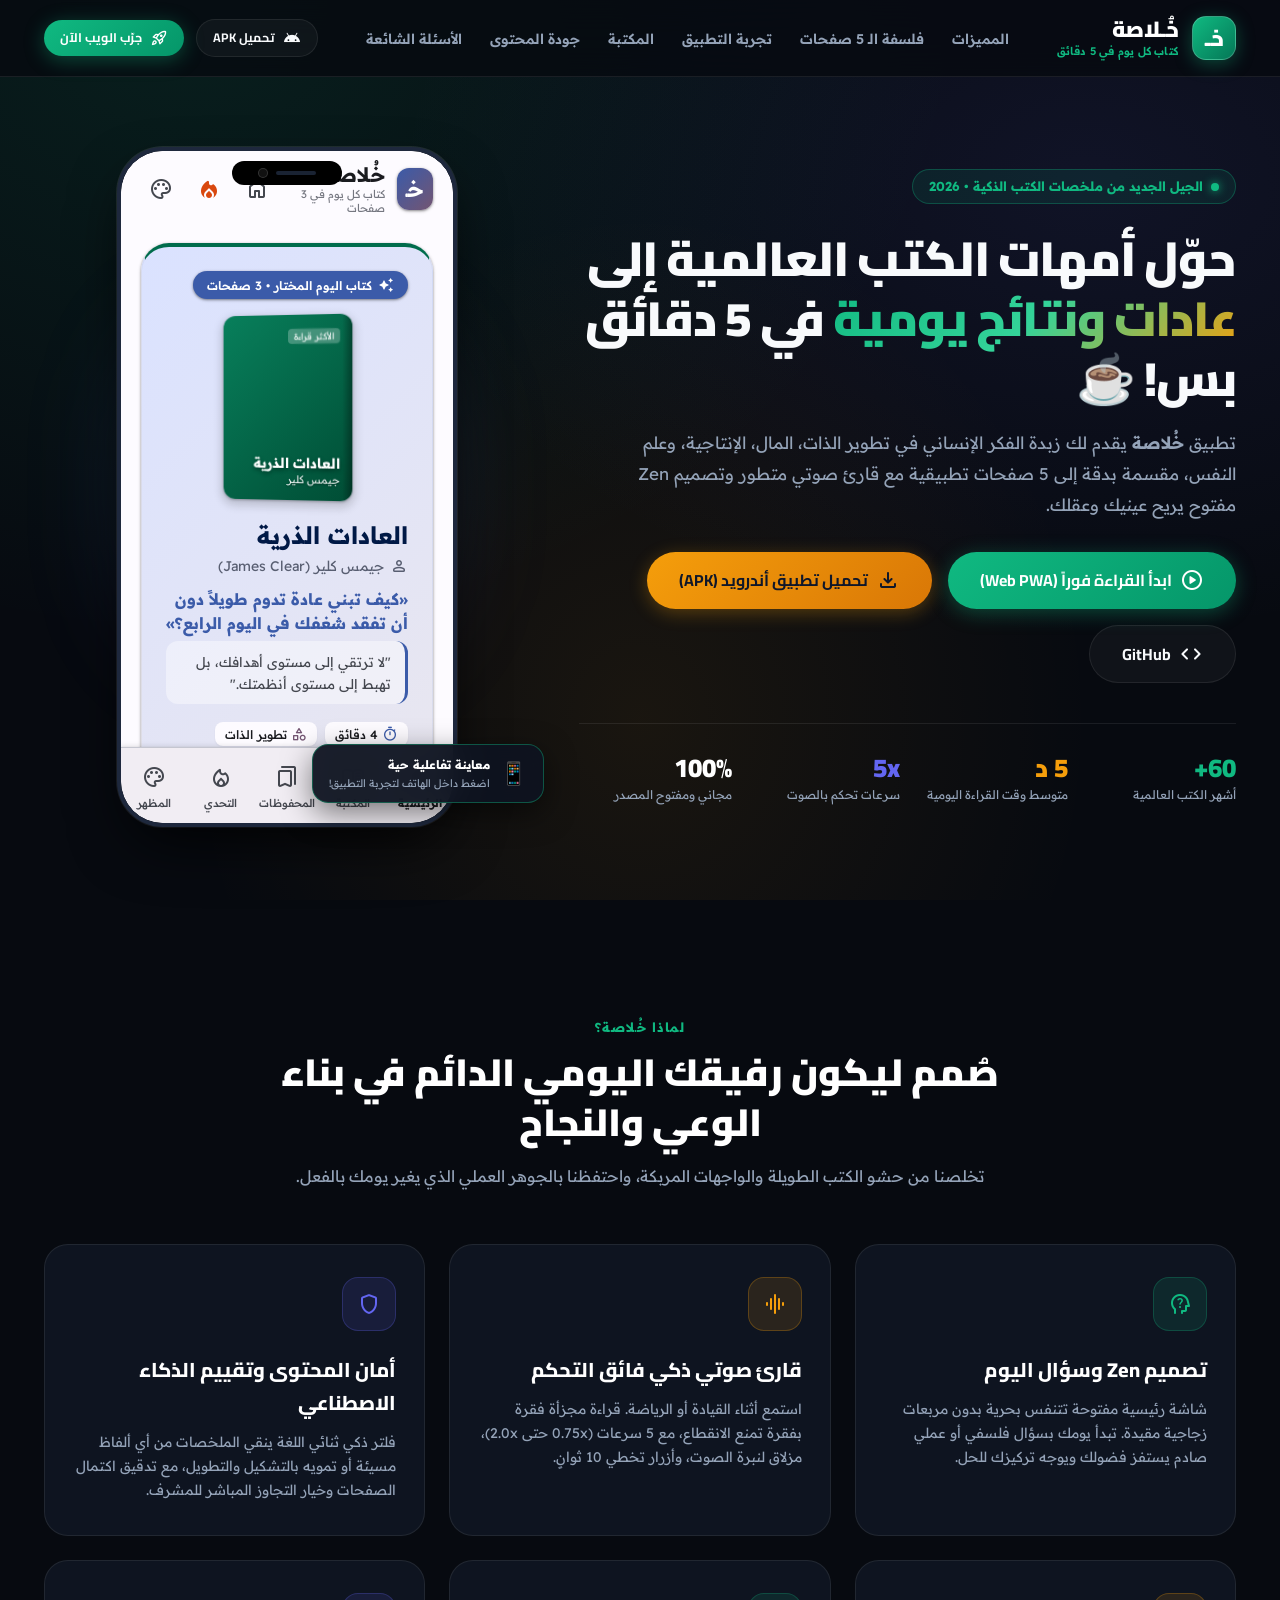
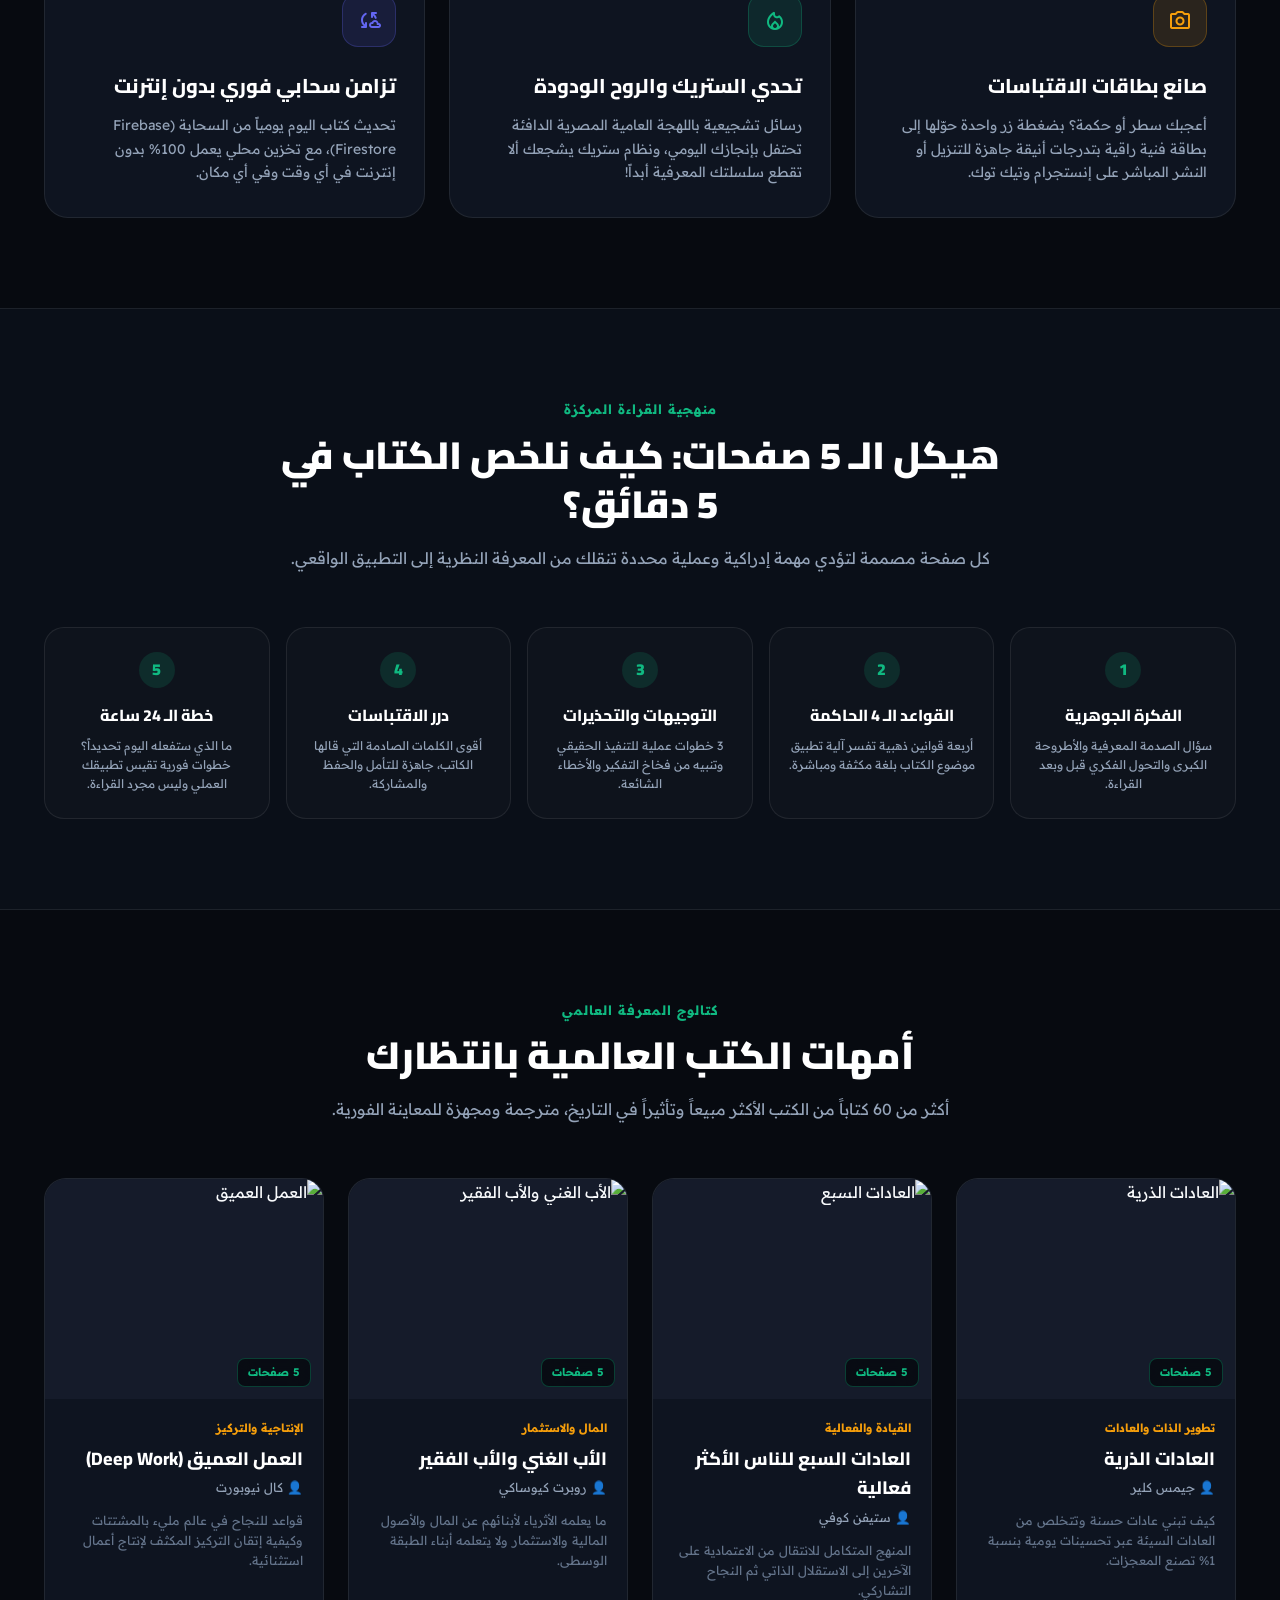
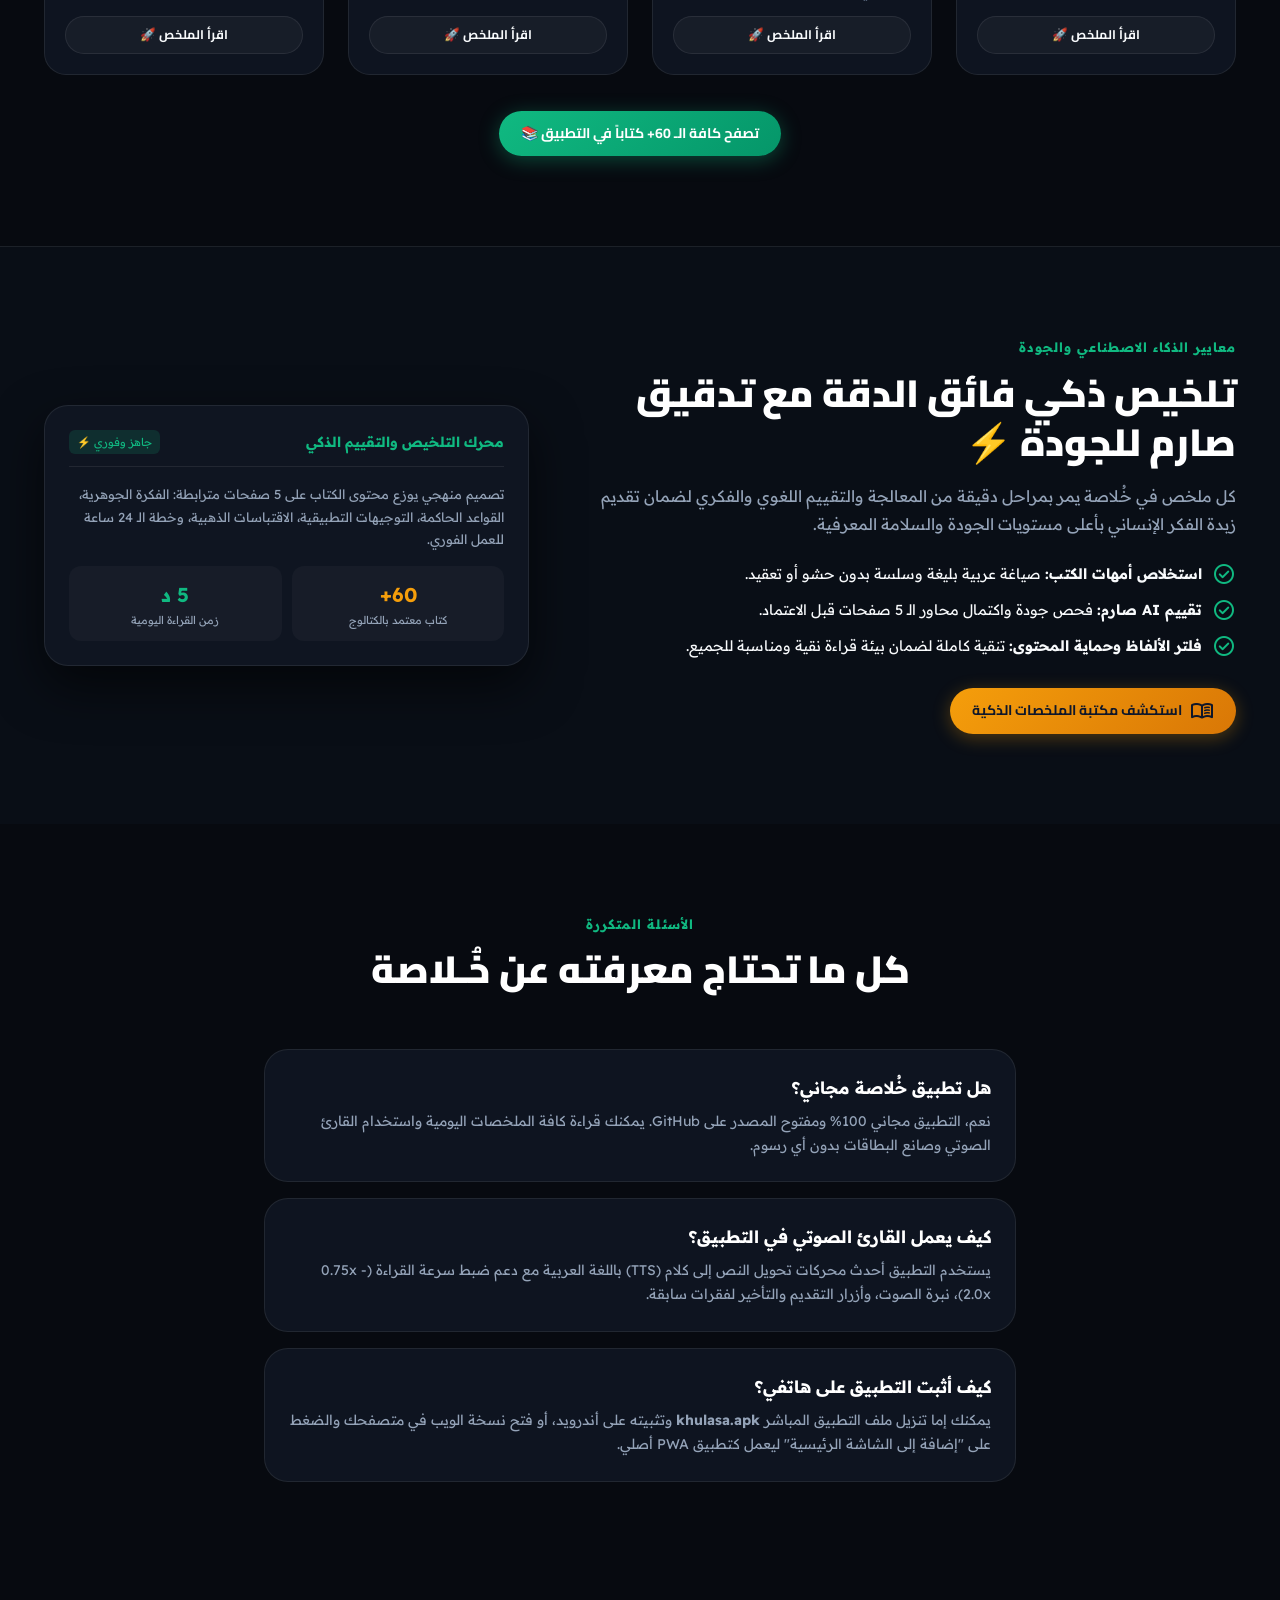
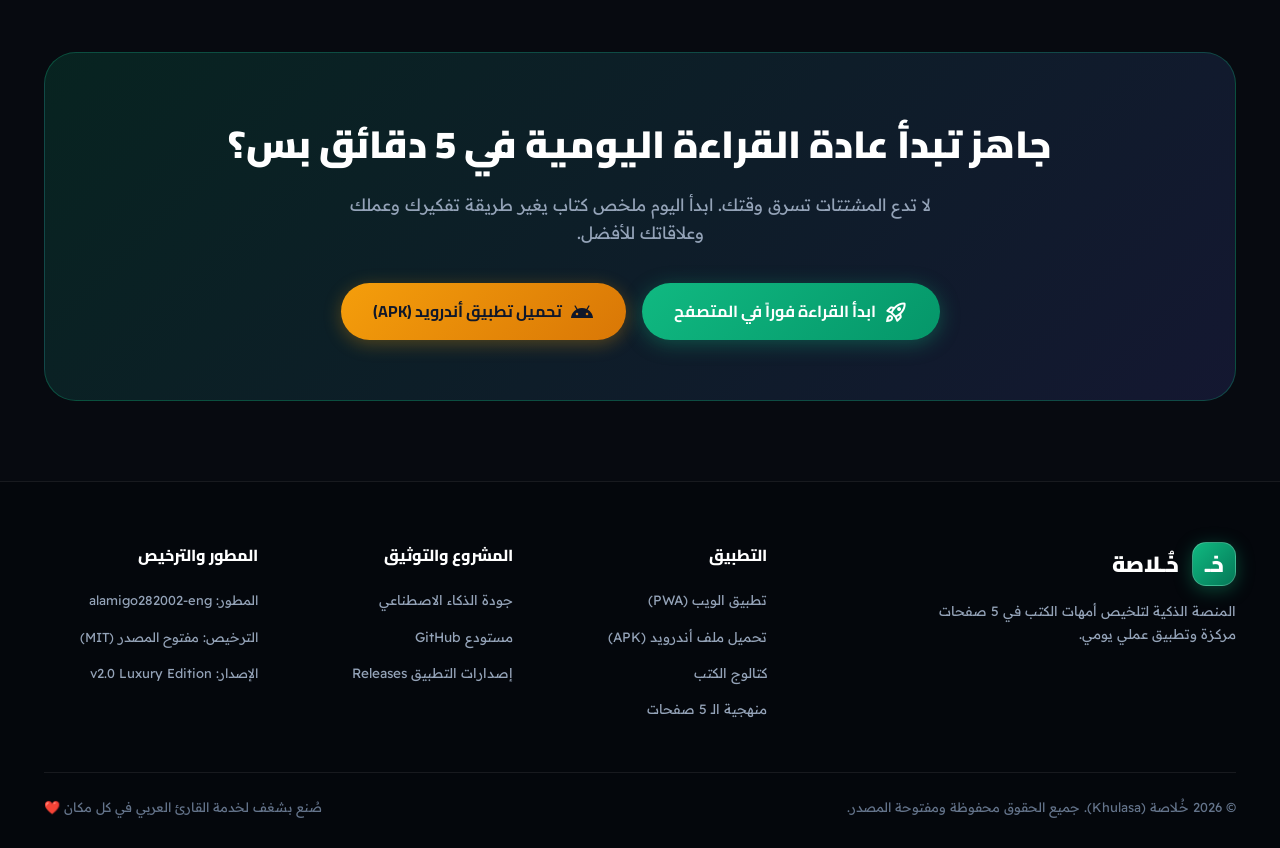
==== index.html @ 6ce6fd60 "feat: Khulasa official luxury landing page and web demo" ====
<!DOCTYPE html>
<html lang="ar" dir="rtl">
<head>
  <meta charset="UTF-8">
  <meta name="viewport" content="width=device-width, initial-scale=1.0">
  <title>خُـلاصة • رفيقك اليومي لقراءة أمهات الكتب في 5 دقائق</title>
  
  <!-- Meta tags for SEO & Social Sharing -->
  <meta name="description" content="منصة وتطبيق خُـلاصة: ملخصات مكثفة لأشهر أمهات الكتب العالمية في 5 صفحات تطبيقية مع قارئ صوتي ذكي بتصميم Zen الهادئ. متاح كـ تطبيق أندرويد وتطبيق ويب PWA.">
  <meta name="keywords" content="خلاصة, ملخصات كتب, تطوير الذات, قراءة سريعة, كتب صوتية, كتب عربية, العادات الذرية">
  <meta name="theme-color" content="#070a10">
  
  <!-- Open Graph / Social Media -->
  <meta property="og:type" content="website">
  <meta property="og:title" content="خُـلاصة • كتاب كل يوم في 5 دقائق">
  <meta property="og:description" content="اقرأ واستمع لأقوى الكتب العالمية في 5 صفحات مركزة وقارئ صوتي متطور.">
  <meta property="og:image" content="assets/icon-512.png">
  
  <!-- Favicons & App Icons -->
  <link rel="icon" type="image/png" sizes="64x64" href="assets/favicon.png">
  <link rel="icon" type="image/png" sizes="192x192" href="assets/icon-192.png">
  <link rel="apple-touch-icon" sizes="192x192" href="assets/icon-192.png">
  <link rel="manifest" href="manifest.json">
  
  <!-- Google Fonts: Cairo & Readex Pro -->
  <link rel="preconnect" href="https://fonts.googleapis.com">
  <link rel="preconnect" href="https://fonts.gstatic.com" crossorigin>
  <link href="https://fonts.googleapis.com/css2?family=Cairo:wght@400;500;600;700;800;900&family=Readex+Pro:wght@300;400;500;600;700;800&display=swap" rel="stylesheet">
  
  <!-- Google Material Symbols -->
  <link rel="stylesheet" href="https://fonts.googleapis.com/css2?family=Material+Symbols+Rounded:opsz,wght,FILL,GRAD@20..48,100..700,0..1,-50..200" />
  
  <!-- Landing Page Styles -->
  <link rel="stylesheet" href="landing.css">
</head>
<body>

  <!-- ================= 1. NAVIGATION BAR ================= -->
  <header class="navbar">
    <div class="container nav-inner">
      <a href="#" class="brand-logo-group">
        <div class="brand-badge-icon">خـ</div>
        <div>
          <div class="brand-name">خُـلاصة</div>
          <div class="brand-tagline">كتاب كل يوم في 5 دقائق</div>
        </div>
      </a>

      <ul class="nav-menu">
        <li><a href="#features" class="nav-link">المميزات</a></li>
        <li><a href="#philosophy" class="nav-link">فلسفة الـ 5 صفحات</a></li>
        <li><a href="#live-demo" class="nav-link">تجربة التطبيق</a></li>
        <li><a href="#catalog" class="nav-link">المكتبة</a></li>
        <li><a href="#ai-quality" class="nav-link">جودة المحتوى</a></li>
        <li><a href="#faq" class="nav-link">الأسئلة الشائعة</a></li>
      </ul>

      <div class="nav-cta-group">
        <a href="https://github.com/alamigo282002-eng/kholasa/releases" target="_blank" class="btn btn-sm btn-outline" title="تحميل ملف APK للأندرويد عبر GitHub Releases">
          <span class="material-symbols-rounded" style="font-size:18px;">android</span>
          <span>تحميل APK</span>
        </a>
        <a href="app.html" class="btn btn-sm btn-primary">
          <span class="material-symbols-rounded" style="font-size:18px;">rocket_launch</span>
          <span>جرّب الويب الآن</span>
        </a>
      </div>
    </div>
  </header>

  <!-- ================= 2. HERO SECTION ================= -->
  <section class="hero-section">
    <div class="container hero-grid">
      <div>
        <div class="hero-badge-pill">
          <span class="hero-badge-dot"></span>
          <span>الجيل الجديد من ملخصات الكتب الذكية • 2026</span>
        </div>

        <h1 class="hero-title">
          حوّل أمهات الكتب العالمية إلى <span class="gradient-text">عادات ونتائج يومية</span> في 5 دقائق بس! ☕
        </h1>

        <p class="hero-description">
          تطبيق <strong>خُـلاصة</strong> يقدم لك زبدة الفكر الإنساني في تطوير الذات، المال، الإنتاجية، وعلم النفس، مقسمة بدقة إلى 5 صفحات تطبيقية مع قارئ صوتي متطور وتصميم Zen مفتوح يريح عينيك وعقلك.
        </p>

        <div class="hero-actions">
          <a href="app.html" class="btn btn-lg btn-primary">
            <span class="material-symbols-rounded">play_circle</span>
            <span>ابدأ القراءة فوراً (Web PWA)</span>
          </a>
          <a href="https://github.com/alamigo282002-eng/kholasa/releases" target="_blank" class="btn btn-lg btn-gold">
            <span class="material-symbols-rounded">download</span>
            <span>تحميل تطبيق أندرويد (APK)</span>
          </a>
          <a href="https://github.com/alamigo282002-eng/kholasa" target="_blank" class="btn btn-lg btn-outline" title="عرض الكود على GitHub">
            <span class="material-symbols-rounded">code</span>
            <span>GitHub</span>
          </a>
        </div>

        <!-- Metrics Strip -->
        <div class="hero-metrics-bar">
          <div class="metric-item">
            <span class="metric-number emerald">60+</span>
            <span class="metric-sub">أشهر الكتب العالمية</span>
          </div>
          <div class="metric-item">
            <span class="metric-number gold">5 د</span>
            <span class="metric-sub">متوسط وقت القراءة اليومية</span>
          </div>
          <div class="metric-item">
            <span class="metric-number accent">5x</span>
            <span class="metric-sub">سرعات تحكم بالصوت</span>
          </div>
          <div class="metric-item">
            <span class="metric-number">100%</span>
            <span class="metric-sub">مجاني ومفتوح المصدر</span>
          </div>
        </div>
      </div>

      <!-- Live Phone Mockup Frame -->
      <div class="phone-mockup-wrapper" id="live-demo">
        <div class="phone-glow-effect"></div>
        
        <div class="phone-frame">
          <div class="phone-notch">
            <div class="phone-speaker-mesh"></div>
            <div class="phone-camera-lens"></div>
          </div>
          
          <!-- Live Interactive Web App Inside Phone -->
          <iframe 
            src="app.html" 
            class="phone-screen-viewport" 
            title="معاينة حية لتطبيق خُـلاصة" 
            loading="lazy">
          </iframe>
        </div>

        <div class="phone-overlay-badge">
          <span style="font-size:22px;">📱</span>
          <div>
            <div style="font-size:12px; font-weight:800; color:#fff;">معاينة تفاعلية حية</div>
            <div style="font-size:10.5px; color:var(--text-muted);">اضغط داخل الهاتف لتجربة التطبيق!</div>
          </div>
        </div>
      </div>
    </div>
  </section>

  <!-- ================= 3. CORE FEATURES ================= -->
  <section class="features-section" id="features">
    <div class="container">
      <div class="section-header-center">
        <span class="section-tag">لماذا خُـلاصة؟</span>
        <h2 class="section-heading">صُمم ليكون رفيقك اليومي الدائم في بناء الوعي والنجاح</h2>
        <p class="section-subtext">تخلصنا من حشو الكتب الطويلة والواجهات المربكة، واحتفظنا بالجوهر العملي الذي يغير يومك بالفعل.</p>
      </div>

      <div class="features-grid">
        <!-- Feature 1 -->
        <div class="feature-card">
          <div class="feature-icon-box emerald">
            <span class="material-symbols-rounded">psychology_alt</span>
          </div>
          <h3 class="feature-card-title">تصميم Zen وسؤال اليوم</h3>
          <p class="feature-card-desc">
            شاشة رئيسية مفتوحة تتنفس بحرية بدون مربعات زجاجية مقيدة. تبدأ يومك بسؤال فلسفي أو عملي صادم يستفز فضولك ويوجه تركيزك للحل.
          </p>
        </div>

        <!-- Feature 2 -->
        <div class="feature-card">
          <div class="feature-icon-box gold">
            <span class="material-symbols-rounded">graphic_eq</span>
          </div>
          <h3 class="feature-card-title">قارئ صوتي ذكي فائق التحكم</h3>
          <p class="feature-card-desc">
            استمع أثناء القيادة أو الرياضة. قراءة مجزأة فقرة بفقرة تمنع الانقطاع، مع 5 سرعات (0.75x حتى 2.0x)، مزلاق لنبرة الصوت، وأزرار تخطي 10 ثوانٍ.
          </p>
        </div>

        <!-- Feature 3 -->
        <div class="feature-card">
          <div class="feature-icon-box accent">
            <span class="material-symbols-rounded">shield</span>
          </div>
          <h3 class="feature-card-title">أمان المحتوى وتقييم الذكاء الاصطناعي</h3>
          <p class="feature-card-desc">
            فلتر ذكي ثنائي اللغة ينقي الملخصات من أي ألفاظ مسيئة أو تمويه بالتشكيل والتطويل، مع تدقيق اكتمال الصفحات وخيار التجاوز المباشر للمشرف.
          </p>
        </div>

        <!-- Feature 4 -->
        <div class="feature-card">
          <div class="feature-icon-box gold">
            <span class="material-symbols-rounded">photo_camera</span>
          </div>
          <h3 class="feature-card-title">صانع بطاقات الاقتباسات</h3>
          <p class="feature-card-desc">
            أعجبك سطر أو حكمة؟ بضغطة زر واحدة حوّلها إلى بطاقة فنية راقية بتدرجات أنيقة جاهزة للتنزيل أو النشر المباشر على إنستجرام وتيك توك.
          </p>
        </div>

        <!-- Feature 5 -->
        <div class="feature-card">
          <div class="feature-icon-box emerald">
            <span class="material-symbols-rounded">local_fire_department</span>
          </div>
          <h3 class="feature-card-title">تحدي الستريك والروح الودودة</h3>
          <p class="feature-card-desc">
            رسائل تشجيعية باللهجة العامية المصرية الدافئة تحتفل بإنجازك اليومي، ونظام ستريك يشجعك ألا تقطع سلسلتك المعرفية أبداً!
          </p>
        </div>

        <!-- Feature 6 -->
        <div class="feature-card">
          <div class="feature-icon-box accent">
            <span class="material-symbols-rounded">cloud_sync</span>
          </div>
          <h3 class="feature-card-title">تزامن سحابي فوري بدون إنترنت</h3>
          <p class="feature-card-desc">
            تحديث كتاب اليوم يومياً من السحابة (Firebase Firestore)، مع تخزين محلي يعمل 100% بدون إنترنت في أي وقت وفي أي مكان.
          </p>
        </div>
      </div>
    </div>
  </section>

  <!-- ================= 4. THE 5-PAGE PHILOSOPHY ================= -->
  <section class="philosophy-section" id="philosophy">
    <div class="container">
      <div class="section-header-center">
        <span class="section-tag">منهجية القراءة المركزة</span>
        <h2 class="section-heading">هيكل الـ 5 صفحات: كيف نلخص الكتاب في 5 دقائق؟</h2>
        <p class="section-subtext">كل صفحة مصممة لتؤدي مهمة إدراكية وعملية محددة تنقلك من المعرفة النظرية إلى التطبيق الواقعي.</p>
      </div>

      <div class="pages-stepper-grid">
        <!-- Page 1 -->
        <div class="stepper-card">
          <div class="step-num-badge">1</div>
          <h4 class="step-card-title">الفكرة الجوهرية</h4>
          <p class="step-card-desc">سؤال الصدمة المعرفية والأطروحة الكبرى والتحول الفكري قبل وبعد القراءة.</p>
        </div>

        <!-- Page 2 -->
        <div class="stepper-card">
          <div class="step-num-badge">2</div>
          <h4 class="step-card-title">القواعد الـ 4 الحاكمة</h4>
          <p class="step-card-desc">أربعة قوانين ذهبية تفسر آلية تطبيق موضوع الكتاب بلغة مكثفة ومباشرة.</p>
        </div>

        <!-- Page 3 -->
        <div class="stepper-card">
          <div class="step-num-badge">3</div>
          <h4 class="step-card-title">التوجيهات والتحذيرات</h4>
          <p class="step-card-desc">3 خطوات عملية للتنفيذ الحقيقي وتنبيه من فخاخ التفكير والأخطاء الشائعة.</p>
        </div>

        <!-- Page 4 -->
        <div class="stepper-card">
          <div class="step-num-badge">4</div>
          <h4 class="step-card-title">درر الاقتباسات</h4>
          <p class="step-card-desc">أقوى الكلمات الصادمة التي قالها الكاتب، جاهزة للتأمل والحفظ والمشاركة.</p>
        </div>

        <!-- Page 5 -->
        <div class="stepper-card">
          <div class="step-num-badge">5</div>
          <h4 class="step-card-title">خطة الـ 24 ساعة</h4>
          <p class="step-card-desc">ما الذي ستفعله اليوم تحديداً؟ خطوات فورية تقيس تطبيقك العملي وليس مجرد القراءة.</p>
        </div>
      </div>
    </div>
  </section>

  <!-- ================= 5. CURATED CATALOG HIGHLIGHTS ================= -->
  <section class="books-section" id="catalog">
    <div class="container">
      <div class="section-header-center">
        <span class="section-tag">كتالوج المعرفة العالمي</span>
        <h2 class="section-heading">أمهات الكتب العالمية بانتظارك</h2>
        <p class="section-subtext">أكثر من 60 كتاباً من الكتب الأكثر مبيعاً وتأثيراً في التاريخ، مترجمة ومجهزة للمعاينة الفورية.</p>
      </div>

      <div class="books-slider-grid">
        <!-- Book 1 -->
        <div class="book-landing-card">
          <div class="book-landing-cover">
            <img src="https://books.google.com/books/content?id=fFCtDwAAQBAJ&printsec=frontcover&img=1&zoom=1&edge=curl&source=gbs_api" alt="العادات الذرية">
            <span class="book-landing-badge">5 صفحات</span>
          </div>
          <div class="book-landing-info">
            <span class="book-landing-category">تطوير الذات والعادات</span>
            <h4 class="book-landing-title">العادات الذرية</h4>
            <div class="book-landing-author">👤 جيمس كلير</div>
            <p class="book-landing-desc">كيف تبني عادات حسنة وتتخلص من العادات السيئة عبر تحسينات يومية بنسبة 1% تصنع المعجزات.</p>
            <a href="app.html" class="btn btn-sm btn-outline">اقرأ الملخص 🚀</a>
          </div>
        </div>

        <!-- Book 2 -->
        <div class="book-landing-card">
          <div class="book-landing-cover">
            <img src="https://books.google.com/books/content?id=5X1fDwAAQBAJ&printsec=frontcover&img=1&zoom=1&edge=curl&source=gbs_api" alt="العادات السبع">
            <span class="book-landing-badge">5 صفحات</span>
          </div>
          <div class="book-landing-info">
            <span class="book-landing-category">القيادة والفعالية</span>
            <h4 class="book-landing-title">العادات السبع للناس الأكثر فعالية</h4>
            <div class="book-landing-author">👤 ستيفن كوفي</div>
            <p class="book-landing-desc">المنهج المتكامل للانتقال من الاعتمادية على الآخرين إلى الاستقلال الذاتي ثم النجاح التشاركي.</p>
            <a href="app.html" class="btn btn-sm btn-outline">اقرأ الملخص 🚀</a>
          </div>
        </div>

        <!-- Book 3 -->
        <div class="book-landing-card">
          <div class="book-landing-cover">
            <img src="https://books.google.com/books/content?id=L8Y4DwAAQBAJ&printsec=frontcover&img=1&zoom=1&edge=curl&source=gbs_api" alt="الأب الغني والأب الفقير">
            <span class="book-landing-badge">5 صفحات</span>
          </div>
          <div class="book-landing-info">
            <span class="book-landing-category">المال والاستثمار</span>
            <h4 class="book-landing-title">الأب الغني والأب الفقير</h4>
            <div class="book-landing-author">👤 روبرت كيوساكي</div>
            <p class="book-landing-desc">ما يعلمه الأثرياء لأبنائهم عن المال والأصول المالية والاستثمار ولا يتعلمه أبناء الطبقة الوسطى.</p>
            <a href="app.html" class="btn btn-sm btn-outline">اقرأ الملخص 🚀</a>
          </div>
        </div>

        <!-- Book 4 -->
        <div class="book-landing-card">
          <div class="book-landing-cover">
            <img src="https://books.google.com/books/content?id=rG3sDwAAQBAJ&printsec=frontcover&img=1&zoom=1&source=gbs_api" alt="العمل العميق">
            <span class="book-landing-badge">5 صفحات</span>
          </div>
          <div class="book-landing-info">
            <span class="book-landing-category">الإنتاجية والتركيز</span>
            <h4 class="book-landing-title">العمل العميق (Deep Work)</h4>
            <div class="book-landing-author">👤 كال نيوبورت</div>
            <p class="book-landing-desc">قواعد للنجاح في عالم مليء بالمشتتات وكيفية إتقان التركيز المكثف لإنتاج أعمال استثنائية.</p>
            <a href="app.html" class="btn btn-sm btn-outline">اقرأ الملخص 🚀</a>
          </div>
        </div>
      </div>

      <div style="text-align: center; margin-top: 36px;">
        <a href="app.html" class="btn btn-primary">تصفح كافة الـ 60+ كتاباً في التطبيق 📚</a>
      </div>
    </div>
  </section>

  <!-- ================= 6. AI QUALITY & CONTENT STANDARDS ================= -->
  <section class="features-section" id="ai-quality" style="background: rgba(14, 20, 32, 0.4); border-top: 1px solid var(--border);">
    <div class="container">
      <div class="hero-grid" style="align-items: center;">
        <div>
          <span class="section-tag">معايير الذكاء الاصطناعي والجودة</span>
          <h2 class="section-heading">تلخيص ذكي فائق الدقة مع تدقيق صارم للجودة ⚡</h2>
          <p class="section-subtext" style="margin-bottom: 24px;">
            كل ملخص في خُـلاصة يمر بمراحل دقيقة من المعالجة والتقييم اللغوي والفكري لضمان تقديم زبدة الفكر الإنساني بأعلى مستويات الجودة والسلامة المعرفية.
          </p>

          <ul style="list-style: none; display: flex; flex-direction: column; gap: 12px; margin-bottom: 30px;">
            <li style="display: flex; align-items: center; gap: 10px; font-size: 14.5px;">
              <span class="material-symbols-rounded text-emerald" style="color:var(--primary);">check_circle</span>
              <span><strong>استخلاص أمهات الكتب:</strong> صياغة عربية بليغة وسلسة بدون حشو أو تعقيد.</span>
            </li>
            <li style="display: flex; align-items: center; gap: 10px; font-size: 14.5px;">
              <span class="material-symbols-rounded text-emerald" style="color:var(--primary);">check_circle</span>
              <span><strong>تقييم AI صارم:</strong> فحص جودة واكتمال محاور الـ 5 صفحات قبل الاعتماد.</span>
            </li>
            <li style="display: flex; align-items: center; gap: 10px; font-size: 14.5px;">
              <span class="material-symbols-rounded text-emerald" style="color:var(--primary);">check_circle</span>
              <span><strong>فلتر الألفاظ وحماية المحتوى:</strong> تنقية كاملة لضمان بيئة قراءة نقية ومناسبة للجميع.</span>
            </li>
          </ul>

          <a href="app.html" class="btn btn-gold">
            <span class="material-symbols-rounded">menu_book</span>
            <span>استكشف مكتبة الملخصات الذكية</span>
          </a>
        </div>

        <div style="background: var(--bg-card); border: 1px solid var(--border); border-radius: 24px; padding: 24px; box-shadow: 0 20px 50px rgba(0,0,0,0.6);">
          <div style="display:flex; justify-content:space-between; align-items:center; margin-bottom:16px; border-bottom:1px solid var(--border); padding-bottom:12px;">
            <strong style="color:var(--primary); font-size:14px;">محرك التلخيص والتقييم الذكي</strong>
            <span style="font-size:11px; background:rgba(16,185,129,0.15); color:var(--primary); padding:3px 8px; border-radius:6px;">جاهز وفوري ⚡</span>
          </div>
          <p style="font-size:13px; color:var(--text-muted); line-height:1.7; margin-bottom:16px;">
            تصميم منهجي يوزع محتوى الكتاب على 5 صفحات مترابطة: الفكرة الجوهرية، القواعد الحاكمة، التوجيهات التطبيقية، الاقتباسات الذهبية، وخطة الـ 24 ساعة للعمل الفوري.
          </p>
          <div style="display:grid; grid-template-columns:1fr 1fr; gap:10px;">
            <div style="background:rgba(255,255,255,0.03); padding:12px; border-radius:12px; text-align:center;">
              <div style="font-size:20px; font-weight:900; color:var(--gold);">60+</div>
              <div style="font-size:11px; color:var(--text-muted);">كتاب معتمد بالكتالوج</div>
            </div>
            <div style="background:rgba(255,255,255,0.03); padding:12px; border-radius:12px; text-align:center;">
              <div style="font-size:20px; font-weight:900; color:var(--primary);">5 د</div>
              <div style="font-size:11px; color:var(--text-muted);">زمن القراءة اليومية</div>
            </div>
          </div>
        </div>
      </div>
    </div>
  </section>

  <!-- ================= 7. FAQ SECTION ================= -->
  <section class="features-section" id="faq">
    <div class="container" style="max-width: 800px;">
      <div class="section-header-center">
        <span class="section-tag">الأسئلة المتكررة</span>
        <h2 class="section-heading">كل ما تحتاج معرفته عن خُـلاصة</h2>
      </div>

      <div style="display: flex; flex-direction: column; gap: 16px;">
        <div class="feature-card" style="padding: 24px;">
          <h4 style="font-size:17px; color:#fff; font-weight:800; margin-bottom:8px;">هل تطبيق خُـلاصة مجاني؟</h4>
          <p style="font-size:14px; color:var(--text-muted); line-height:1.7;">
            نعم، التطبيق مجاني 100% ومفتوح المصدر على GitHub. يمكنك قراءة كافة الملخصات اليومية واستخدام القارئ الصوتي وصانع البطاقات بدون أي رسوم.
          </p>
        </div>

        <div class="feature-card" style="padding: 24px;">
          <h4 style="font-size:17px; color:#fff; font-weight:800; margin-bottom:8px;">كيف يعمل القارئ الصوتي في التطبيق؟</h4>
          <p style="font-size:14px; color:var(--text-muted); line-height:1.7;">
            يستخدم التطبيق أحدث محركات تحويل النص إلى كلام (TTS) باللغة العربية مع دعم ضبط سرعة القراءة (0.75x - 2.0x)، نبرة الصوت، وأزرار التقديم والتأخير لفقرات سابقة.
          </p>
        </div>

        <div class="feature-card" style="padding: 24px;">
          <h4 style="font-size:17px; color:#fff; font-weight:800; margin-bottom:8px;">كيف أثبت التطبيق على هاتفي؟</h4>
          <p style="font-size:14px; color:var(--text-muted); line-height:1.7;">
            يمكنك إما تنزيل ملف التطبيق المباشر <strong>khulasa.apk</strong> وتثبيته على أندرويد، أو فتح نسخة الويب في متصفحك والضغط على "إضافة إلى الشاشة الرئيسية" ليعمل كتطبيق PWA أصلي.
          </p>
        </div>
      </div>
    </div>
  </section>

  <!-- ================= 8. FINAL CTA BANNER ================= -->
  <section class="cta-banner-section">
    <div class="container">
      <div class="cta-box">
        <h2>جاهز تبدأ عادة القراءة اليومية في 5 دقائق بس؟</h2>
        <p>لا تدع المشتتات تسرق وقتك. ابدأ اليوم ملخص كتاب يغير طريقة تفكيرك وعملك وعلاقاتك للأفضل.</p>
        
        <div class="cta-buttons-row">
          <a href="app.html" class="btn btn-lg btn-primary">
            <span class="material-symbols-rounded">rocket_launch</span>
            <span>ابدأ القراءة فوراً في المتصفح</span>
          </a>
          <a href="https://github.com/alamigo282002-eng/kholasa/releases" target="_blank" class="btn btn-lg btn-gold">
            <span class="material-symbols-rounded">android</span>
            <span>تحميل تطبيق أندرويد (APK)</span>
          </a>
        </div>
      </div>
    </div>
  </section>

  <!-- ================= 9. FOOTER ================= -->
  <footer class="footer">
    <div class="container">
      <div class="footer-grid">
        <div>
          <div class="brand-logo-group" style="margin-bottom:14px;">
            <div class="brand-badge-icon">خـ</div>
            <div class="brand-name">خُـلاصة</div>
          </div>
          <p style="font-size:13.5px; color:var(--text-muted); line-height:1.7; max-width:320px;">
            المنصة الذكية لتلخيص أمهات الكتب في 5 صفحات مركزة وتطبيق عملي يومي.
          </p>
        </div>

        <div>
          <h5 class="footer-col-title">التطبيق</h5>
          <ul class="footer-links">
            <li><a href="app.html" class="footer-link">تطبيق الويب (PWA)</a></li>
            <li><a href="https://github.com/alamigo282002-eng/kholasa/releases" target="_blank" class="footer-link">تحميل ملف أندرويد (APK)</a></li>
            <li><a href="#catalog" class="footer-link">كتالوج الكتب</a></li>
            <li><a href="#philosophy" class="footer-link">منهجية الـ 5 صفحات</a></li>
          </ul>
        </div>

        <div>
          <h5 class="footer-col-title">المشروع والتوثيق</h5>
          <ul class="footer-links">
            <li><a href="#ai-quality" class="footer-link">جودة الذكاء الاصطناعي</a></li>
            <li><a href="https://github.com/alamigo282002-eng/kholasa" target="_blank" class="footer-link">مستودع GitHub</a></li>
            <li><a href="https://github.com/alamigo282002-eng/kholasa/releases" target="_blank" class="footer-link">إصدارات التطبيق Releases</a></li>
          </ul>
        </div>

        <div>
          <h5 class="footer-col-title">المطور والترخيص</h5>
          <ul class="footer-links">
            <li><span style="color:var(--text-muted); font-size:13px;">المطور: alamigo282002-eng</span></li>
            <li><span style="color:var(--text-muted); font-size:13px;">الترخيص: مفتوح المصدر (MIT)</span></li>
            <li><span style="color:var(--text-muted); font-size:13px;">الإصدار: v2.0 Luxury Edition</span></li>
          </ul>
        </div>
      </div>

      <div class="footer-bottom">
        <div>© 2026 خُـلاصة (Khulasa). جميع الحقوق محفوظة ومفتوحة المصدر.</div>
        <div>صُنع بشغف لخدمة القارئ العربي في كل مكان ❤️</div>
      </div>
    </div>
  </footer>

</body>
</html>
---- landing.css ----
/* ==========================================================================
   KHULASA LUXURY LANDING PAGE STYLESHEET (خُـلاصة)
   Aesthetic: Obsidian Slate, Deep Emerald, Luxury Gold, and Fluid Glassmorphism
   Fonts: Cairo (Headings & Brand) & Readex Pro (Body & UI)
   ========================================================================== */

:root {
  --bg-dark: #070a10;
  --bg-card: rgba(18, 24, 38, 0.75);
  --bg-card-hover: rgba(26, 35, 54, 0.85);
  --bg-glass: rgba(255, 255, 255, 0.03);
  
  --primary: #10b981;
  --primary-glow: rgba(16, 185, 129, 0.35);
  --primary-dark: #059669;
  
  --gold: #f59e0b;
  --gold-glow: rgba(245, 158, 11, 0.3);
  
  --accent: #6366f1;
  --accent-glow: rgba(99, 102, 241, 0.25);
  
  --border: rgba(255, 255, 255, 0.08);
  --border-active: rgba(16, 185, 129, 0.4);
  
  --text-main: #f8fafc;
  --text-muted: #94a3b8;
  --text-dim: #64748b;
  
  --font-brand: 'Cairo', -apple-system, BlinkMacSystemFont, sans-serif;
  --font-body: 'Readex Pro', -apple-system, BlinkMacSystemFont, sans-serif;
}

* {
  margin: 0;
  padding: 0;
  box-sizing: border-box;
}

html {
  scroll-behavior: smooth;
}

body {
  background-color: var(--bg-dark);
  color: var(--text-main);
  font-family: var(--font-body);
  direction: rtl;
  text-align: right;
  line-height: 1.65;
  overflow-x: hidden;
  background-image: 
    radial-gradient(ellipse at 15% 0%, rgba(16, 185, 129, 0.12) 0%, transparent 50%),
    radial-gradient(ellipse at 85% 20%, rgba(99, 102, 241, 0.1) 0%, transparent 45%),
    radial-gradient(ellipse at 50% 80%, rgba(245, 158, 11, 0.08) 0%, transparent 50%);
  background-attachment: fixed;
}

/* Base Container */
.container {
  width: 100%;
  max-width: 1240px;
  margin: 0 auto;
  padding: 0 24px;
}

/* ================= 1. LUXURY GLASS NAVBAR ================= */
.navbar {
  position: sticky;
  top: 0;
  left: 0;
  right: 0;
  z-index: 1000;
  backdrop-filter: blur(20px);
  -webkit-backdrop-filter: blur(20px);
  background: rgba(7, 10, 16, 0.82);
  border-bottom: 1px solid var(--border);
  transition: all 0.3s ease;
}

.nav-inner {
  display: flex;
  align-items: center;
  justify-content: space-between;
  height: 76px;
}

.brand-logo-group {
  display: flex;
  align-items: center;
  gap: 14px;
  text-decoration: none;
}

.brand-badge-icon {
  width: 44px;
  height: 44px;
  border-radius: 14px;
  background: linear-gradient(135deg, #10b981 0%, #047857 100%);
  color: #fff;
  display: flex;
  align-items: center;
  justify-content: center;
  font-family: var(--font-brand);
  font-weight: 900;
  font-size: 22px;
  box-shadow: 0 4px 18px var(--primary-glow);
  border: 1px solid rgba(255, 255, 255, 0.2);
}

.brand-name {
  font-family: var(--font-brand);
  font-size: 22px;
  font-weight: 900;
  color: #fff;
  letter-spacing: -0.5px;
  line-height: 1.2;
}

.brand-tagline {
  font-size: 11px;
  color: var(--primary);
  font-weight: 600;
  letter-spacing: 0.2px;
}

.nav-menu {
  display: flex;
  align-items: center;
  gap: 28px;
  list-style: none;
}

.nav-link {
  color: var(--text-muted);
  text-decoration: none;
  font-size: 14px;
  font-weight: 600;
  transition: color 0.2s ease;
}

.nav-link:hover {
  color: var(--primary);
}

.nav-cta-group {
  display: flex;
  align-items: center;
  gap: 12px;
}

/* ================= BUTTONS ================= */
.btn {
  display: inline-flex;
  align-items: center;
  justify-content: center;
  gap: 8px;
  padding: 11px 22px;
  border-radius: 999px;
  font-family: var(--font-brand);
  font-size: 14px;
  font-weight: 700;
  cursor: pointer;
  text-decoration: none;
  transition: all 0.25s ease;
  border: none;
}

.btn-primary {
  background: linear-gradient(135deg, var(--primary) 0%, #059669 100%);
  color: #fff;
  box-shadow: 0 4px 20px var(--primary-glow);
}

.btn-primary:hover {
  transform: translateY(-2px);
  box-shadow: 0 6px 26px rgba(16, 185, 129, 0.5);
}

.btn-gold {
  background: linear-gradient(135deg, #f59e0b 0%, #d97706 100%);
  color: #0f172a;
  box-shadow: 0 4px 18px var(--gold-glow);
}

.btn-gold:hover {
  transform: translateY(-2px);
  box-shadow: 0 6px 24px rgba(245, 158, 11, 0.5);
}

.btn-outline {
  background: rgba(255, 255, 255, 0.04);
  color: var(--text-main);
  border: 1px solid var(--border);
}

.btn-outline:hover {
  background: rgba(255, 255, 255, 0.08);
  border-color: var(--primary);
  color: var(--primary);
  transform: translateY(-2px);
}

.btn-sm {
  padding: 8px 16px;
  font-size: 12.5px;
}

.btn-lg {
  padding: 15px 32px;
  font-size: 16px;
}

/* ================= 2. HERO SECTION ================= */
.hero-section {
  padding: 70px 0 100px;
  position: relative;
}

.hero-grid {
  display: grid;
  grid-template-columns: 1.15fr 0.85fr;
  align-items: center;
  gap: 50px;
}

.hero-badge-pill {
  display: inline-flex;
  align-items: center;
  gap: 8px;
  background: rgba(16, 185, 129, 0.1);
  border: 1px solid rgba(16, 185, 129, 0.3);
  padding: 6px 16px;
  border-radius: 999px;
  font-size: 13px;
  font-weight: 700;
  color: var(--primary);
  margin-bottom: 24px;
}

.hero-badge-dot {
  width: 8px;
  height: 8px;
  border-radius: 50%;
  background: var(--primary);
  box-shadow: 0 0 10px var(--primary);
  animation: pulse 2s infinite;
}

@keyframes pulse {
  0%, 100% { opacity: 1; transform: scale(1); }
  50% { opacity: 0.5; transform: scale(1.3); }
}

.hero-title {
  font-family: var(--font-brand);
  font-size: 48px;
  font-weight: 900;
  line-height: 1.25;
  margin-bottom: 20px;
  letter-spacing: -1px;
}

.hero-title .gradient-text {
  background: linear-gradient(135deg, #10b981 0%, #34d399 50%, #f59e0b 100%);
  -webkit-background-clip: text;
  -webkit-text-fill-color: transparent;
}

.hero-description {
  font-size: 17px;
  color: var(--text-muted);
  line-height: 1.8;
  margin-bottom: 32px;
  max-width: 600px;
}

.hero-actions {
  display: flex;
  align-items: center;
  gap: 16px;
  flex-wrap: wrap;
  margin-bottom: 40px;
}

.hero-metrics-bar {
  display: grid;
  grid-template-columns: repeat(4, 1fr);
  gap: 16px;
  padding-top: 28px;
  border-top: 1px solid var(--border);
}

.metric-item {
  display: flex;
  flex-direction: column;
}

.metric-number {
  font-family: var(--font-brand);
  font-size: 26px;
  font-weight: 900;
  color: #fff;
  line-height: 1.2;
}

.metric-number.emerald { color: var(--primary); }
.metric-number.gold { color: var(--gold); }
.metric-number.accent { color: var(--accent); }

.metric-sub {
  font-size: 12px;
  color: var(--text-muted);
  margin-top: 2px;
}

/* ================= 3. SMARTPHONE DEVICE FRAME MOCKUP ================= */
.phone-mockup-wrapper {
  position: relative;
  display: flex;
  justify-content: center;
}

.phone-glow-effect {
  position: absolute;
  top: 50%;
  left: 50%;
  transform: translate(-50%, -50%);
  width: 320px;
  height: 520px;
  background: radial-gradient(circle, rgba(16, 185, 129, 0.25) 0%, rgba(99, 102, 241, 0.15) 50%, transparent 70%);
  filter: blur(50px);
  z-index: 1;
  pointer-events: none;
}

.phone-frame {
  position: relative;
  width: 340px;
  height: 680px;
  background: #0d121c;
  border-radius: 46px;
  border: 4px solid #1e283d;
  box-shadow: 
    0 25px 60px -15px rgba(0, 0, 0, 0.9),
    0 0 0 1px rgba(255, 255, 255, 0.1),
    inset 0 0 12px rgba(255, 255, 255, 0.05);
  overflow: hidden;
  z-index: 2;
  transition: transform 0.4s ease, box-shadow 0.4s ease;
}

.phone-frame:hover {
  transform: translateY(-6px);
  box-shadow: 
    0 35px 70px -15px rgba(0, 0, 0, 0.95),
    0 0 30px rgba(16, 185, 129, 0.25);
}

/* Phone Dynamic Notch & Speaker */
.phone-notch {
  position: absolute;
  top: 10px;
  left: 50%;
  transform: translateX(-50%);
  width: 110px;
  height: 24px;
  background: #000;
  border-radius: 20px;
  z-index: 20;
  display: flex;
  align-items: center;
  justify-content: center;
  gap: 8px;
}

.phone-camera-lens {
  width: 10px;
  height: 10px;
  border-radius: 50%;
  background: #111;
  border: 1px solid rgba(255, 255, 255, 0.15);
}

.phone-speaker-mesh {
  width: 40px;
  height: 4px;
  border-radius: 2px;
  background: #1a2333;
}

.phone-screen-viewport {
  width: 100%;
  height: 100%;
  border: none;
  background: #070a10;
  border-radius: 42px;
}

.phone-overlay-badge {
  position: absolute;
  bottom: 24px;
  right: -15px;
  background: rgba(14, 20, 32, 0.95);
  border: 1px solid var(--border-active);
  padding: 10px 16px;
  border-radius: 16px;
  box-shadow: 0 10px 30px rgba(0, 0, 0, 0.5);
  backdrop-filter: blur(16px);
  z-index: 30;
  display: flex;
  align-items: center;
  gap: 10px;
  animation: float 4s ease-in-out infinite;
}

@keyframes float {
  0%, 100% { transform: translateY(0); }
  50% { transform: translateY(-8px); }
}

/* ================= 4. CORE VALUE PILLARS SECTION ================= */
.features-section {
  padding: 90px 0;
  position: relative;
}

.section-header-center {
  text-align: center;
  max-width: 720px;
  margin: 0 auto 54px;
}

.section-tag {
  color: var(--primary);
  font-size: 13px;
  font-weight: 800;
  letter-spacing: 1px;
  text-transform: uppercase;
  margin-bottom: 10px;
  display: block;
}

.section-heading {
  font-family: var(--font-brand);
  font-size: 38px;
  font-weight: 900;
  color: #fff;
  line-height: 1.3;
  margin-bottom: 16px;
}

.section-subtext {
  font-size: 16px;
  color: var(--text-muted);
  line-height: 1.7;
}

.features-grid {
  display: grid;
  grid-template-columns: repeat(3, 1fr);
  gap: 24px;
}

.feature-card {
  background: var(--bg-card);
  border: 1px solid var(--border);
  border-radius: 24px;
  padding: 32px 28px;
  transition: all 0.3s ease;
  position: relative;
  overflow: hidden;
}

.feature-card:hover {
  background: var(--bg-card-hover);
  border-color: var(--border-active);
  transform: translateY(-5px);
  box-shadow: 0 20px 40px -15px rgba(0, 0, 0, 0.6);
}

.feature-icon-box {
  width: 54px;
  height: 54px;
  border-radius: 16px;
  display: flex;
  align-items: center;
  justify-content: center;
  font-size: 26px;
  margin-bottom: 22px;
  background: rgba(255, 255, 255, 0.04);
  border: 1px solid var(--border);
}

.feature-icon-box.emerald {
  background: rgba(16, 185, 129, 0.12);
  color: var(--primary);
  border-color: rgba(16, 185, 129, 0.25);
}

.feature-icon-box.gold {
  background: rgba(245, 158, 11, 0.12);
  color: var(--gold);
  border-color: rgba(245, 158, 11, 0.25);
}

.feature-icon-box.accent {
  background: rgba(99, 102, 241, 0.12);
  color: var(--accent);
  border-color: rgba(99, 102, 241, 0.25);
}

.feature-card-title {
  font-family: var(--font-brand);
  font-size: 20px;
  font-weight: 800;
  color: #fff;
  margin-bottom: 12px;
}

.feature-card-desc {
  font-size: 14px;
  color: var(--text-muted);
  line-height: 1.7;
}

/* ================= 5. THE 5-PAGE PHILOSOPHY SHOWCASE ================= */
.philosophy-section {
  padding: 90px 0;
  background: rgba(14, 20, 32, 0.5);
  border-top: 1px solid var(--border);
  border-bottom: 1px solid var(--border);
}

.pages-stepper-grid {
  display: grid;
  grid-template-columns: repeat(5, 1fr);
  gap: 16px;
  margin-top: 40px;
}

.stepper-card {
  background: rgba(255, 255, 255, 0.02);
  border: 1px solid var(--border);
  border-radius: 20px;
  padding: 24px 18px;
  text-align: center;
  transition: all 0.3s ease;
  position: relative;
}

.stepper-card:hover {
  border-color: var(--primary);
  background: rgba(16, 185, 129, 0.05);
  transform: translateY(-4px);
}

.step-num-badge {
  display: inline-flex;
  width: 36px;
  height: 36px;
  border-radius: 50%;
  background: rgba(16, 185, 129, 0.15);
  color: var(--primary);
  font-weight: 900;
  font-size: 16px;
  align-items: center;
  justify-content: center;
  margin-bottom: 14px;
  font-family: var(--font-brand);
}

.step-card-title {
  font-family: var(--font-brand);
  font-size: 16px;
  font-weight: 800;
  color: #fff;
  margin-bottom: 8px;
}

.step-card-desc {
  font-size: 12px;
  color: var(--text-muted);
  line-height: 1.6;
}

/* ================= 6. CURATED BESTSELLERS CAROUSEL ================= */
.books-section {
  padding: 90px 0;
}

.books-slider-grid {
  display: grid;
  grid-template-columns: repeat(4, 1fr);
  gap: 24px;
}

.book-landing-card {
  background: var(--bg-card);
  border: 1px solid var(--border);
  border-radius: 22px;
  overflow: hidden;
  display: flex;
  flex-direction: column;
  transition: all 0.3s ease;
}

.book-landing-card:hover {
  transform: translateY(-6px);
  border-color: var(--primary);
  box-shadow: 0 16px 36px -10px rgba(0, 0, 0, 0.7);
}

.book-landing-cover {
  height: 220px;
  position: relative;
  overflow: hidden;
  background: #151b2a;
}

.book-landing-cover img {
  width: 100%;
  height: 100%;
  object-fit: cover;
  transition: transform 0.4s ease;
}

.book-landing-card:hover .book-landing-cover img {
  transform: scale(1.05);
}

.book-landing-badge {
  position: absolute;
  bottom: 12px;
  right: 12px;
  background: rgba(7, 10, 16, 0.85);
  backdrop-filter: blur(10px);
  color: var(--primary);
  font-size: 11px;
  font-weight: 800;
  padding: 4px 10px;
  border-radius: 8px;
  border: 1px solid rgba(16, 185, 129, 0.3);
}

.book-landing-info {
  padding: 20px;
  display: flex;
  flex-direction: column;
  flex: 1;
}

.book-landing-category {
  font-size: 11.5px;
  color: var(--gold);
  font-weight: 700;
  margin-bottom: 6px;
}

.book-landing-title {
  font-family: var(--font-brand);
  font-size: 18px;
  font-weight: 800;
  color: #fff;
  margin-bottom: 4px;
}

.book-landing-author {
  font-size: 12.5px;
  color: var(--text-muted);
  margin-bottom: 12px;
}

.book-landing-desc {
  font-size: 12.5px;
  color: var(--text-dim);
  line-height: 1.6;
  margin-bottom: 16px;
  flex: 1;
}

/* ================= 7. CTA BANNER ================= */
.cta-banner-section {
  padding: 80px 0;
}

.cta-box {
  background: linear-gradient(135deg, rgba(16, 185, 129, 0.15) 0%, rgba(99, 102, 241, 0.15) 100%);
  border: 1px solid rgba(16, 185, 129, 0.3);
  border-radius: 32px;
  padding: 60px 40px;
  text-align: center;
  position: relative;
  overflow: hidden;
}

.cta-box h2 {
  font-family: var(--font-brand);
  font-size: 38px;
  font-weight: 900;
  color: #fff;
  margin-bottom: 16px;
}

.cta-box p {
  font-size: 17px;
  color: var(--text-muted);
  max-width: 620px;
  margin: 0 auto 36px;
}

.cta-buttons-row {
  display: flex;
  align-items: center;
  justify-content: center;
  gap: 16px;
  flex-wrap: wrap;
}

/* ================= 8. FOOTER ================= */
.footer {
  background: #04070c;
  border-top: 1px solid var(--border);
  padding: 60px 0 30px;
}

.footer-grid {
  display: grid;
  grid-template-columns: 2fr 1fr 1fr 1fr;
  gap: 40px;
  margin-bottom: 50px;
}

.footer-col-title {
  font-family: var(--font-brand);
  font-size: 16px;
  font-weight: 800;
  color: #fff;
  margin-bottom: 18px;
}

.footer-links {
  list-style: none;
  display: flex;
  flex-direction: column;
  gap: 10px;
}

.footer-link {
  color: var(--text-muted);
  text-decoration: none;
  font-size: 13.5px;
  transition: color 0.2s ease;
}

.footer-link:hover {
  color: var(--primary);
}

.footer-bottom {
  display: flex;
  align-items: center;
  justify-content: space-between;
  padding-top: 24px;
  border-top: 1px solid var(--border);
  font-size: 13px;
  color: var(--text-dim);
}

/* ================= RESPONSIVE QUERIES ================= */
@media (max-width: 1024px) {
  .hero-grid {
    grid-template-columns: 1fr;
    text-align: center;
    gap: 40px;
  }
  .hero-description {
    margin-left: auto;
    margin-right: auto;
  }
  .hero-actions {
    justify-content: center;
  }
  .hero-metrics-bar {
    max-width: 500px;
    margin: 0 auto;
  }
  .features-grid {
    grid-template-columns: repeat(2, 1fr);
  }
  .pages-stepper-grid {
    grid-template-columns: repeat(3, 1fr);
  }
  .books-slider-grid {
    grid-template-columns: repeat(2, 1fr);
  }
  .footer-grid {
    grid-template-columns: 1fr 1fr;
  }
}

@media (max-width: 768px) {
  .hero-title {
    font-size: 34px;
  }
  .nav-menu {
    display: none;
  }
  .features-grid {
    grid-template-columns: 1fr;
  }
  .pages-stepper-grid {
    grid-template-columns: 1fr;
  }
  .books-slider-grid {
    grid-template-columns: 1fr;
  }
  .hero-metrics-bar {
    grid-template-columns: repeat(2, 1fr);
    gap: 20px;
  }
  .footer-grid {
    grid-template-columns: 1fr;
  }
  .footer-bottom {
    flex-direction: column;
    gap: 12px;
    text-align: center;
  }
  .phone-frame {
    width: 310px;
    height: 600px;
  }
}
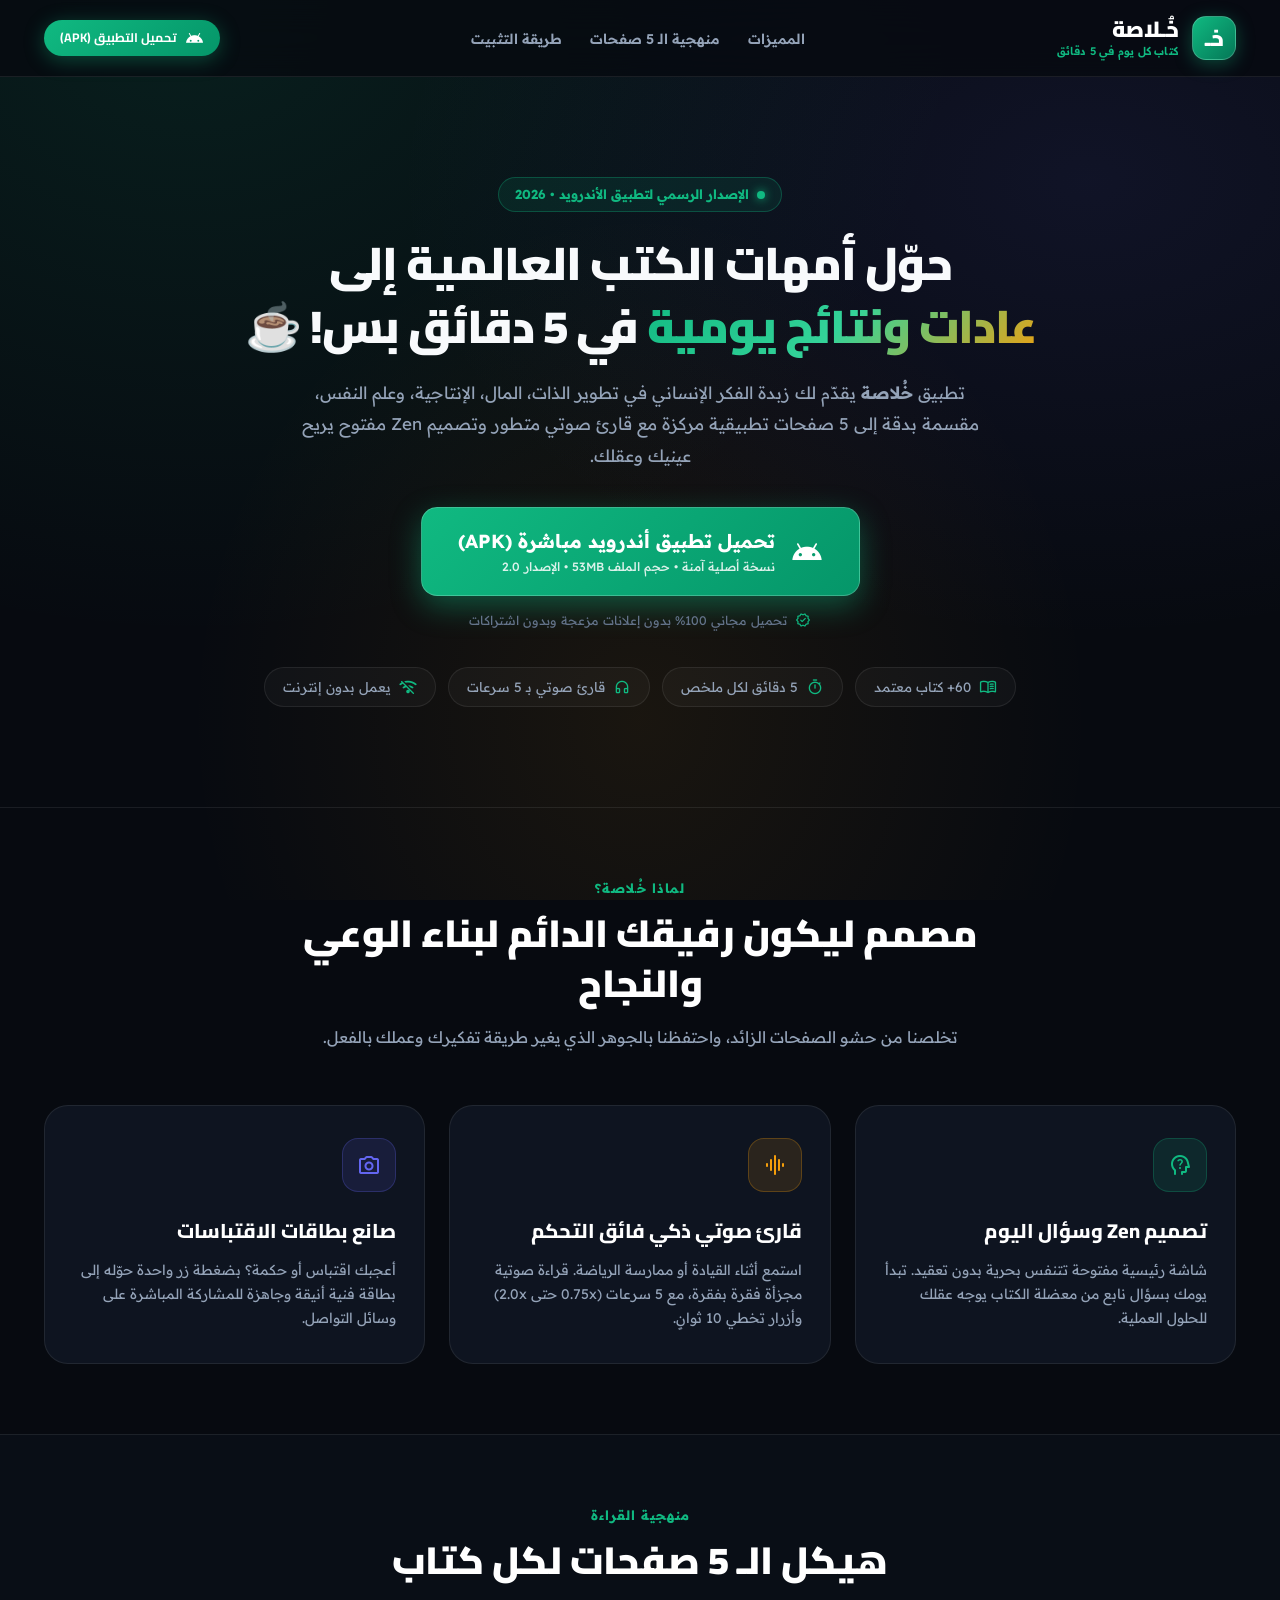
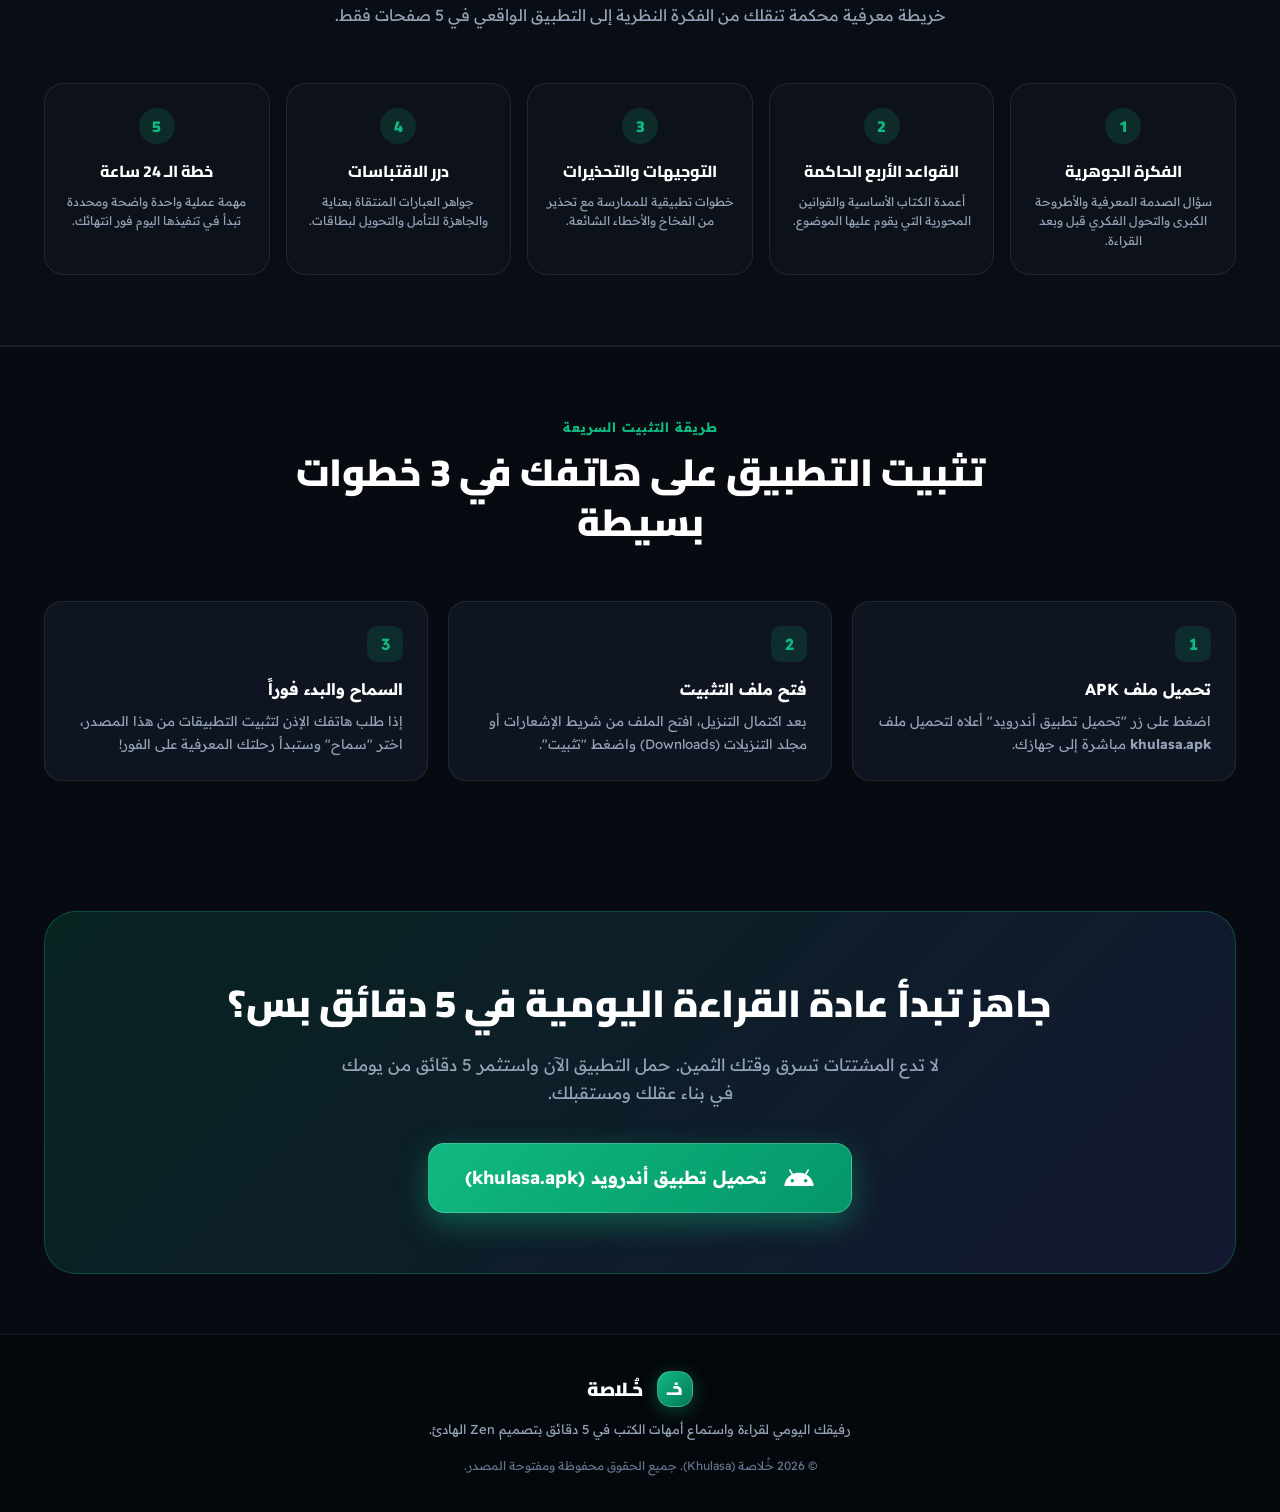
==== commit 8fea7597: "feat: minimal landing page with direct APK download, remove PWA and clean GitHub readme" ====
--- a/index.html
+++ b/index.html
@@ -5,37 +5,163 @@
   <meta name="viewport" content="width=device-width, initial-scale=1.0">
   <title>خُـلاصة • رفيقك اليومي لقراءة أمهات الكتب في 5 دقائق</title>
   
-  <!-- Meta tags for SEO & Social Sharing -->
-  <meta name="description" content="منصة وتطبيق خُـلاصة: ملخصات مكثفة لأشهر أمهات الكتب العالمية في 5 صفحات تطبيقية مع قارئ صوتي ذكي بتصميم Zen الهادئ. متاح كـ تطبيق أندرويد وتطبيق ويب PWA.">
-  <meta name="keywords" content="خلاصة, ملخصات كتب, تطوير الذات, قراءة سريعة, كتب صوتية, كتب عربية, العادات الذرية">
+  <!-- SEO & Social Sharing -->
+  <meta name="description" content="تطبيق خُـلاصة: ملخصات مكثفة لأشهر أمهات الكتب العالمية في 5 صفحات تطبيقية مع قارئ صوتي ذكي بتصميم Zen الهادئ. متاح للتحميل المباشر بصيغة APK لأندرويد.">
+  <meta name="keywords" content="خلاصة, تحميل تطبيق خلاصة, ملخصات كتب, كتب صوتية, كتب عربية, تطوير الذات">
   <meta name="theme-color" content="#070a10">
   
-  <!-- Open Graph / Social Media -->
   <meta property="og:type" content="website">
   <meta property="og:title" content="خُـلاصة • كتاب كل يوم في 5 دقائق">
-  <meta property="og:description" content="اقرأ واستمع لأقوى الكتب العالمية في 5 صفحات مركزة وقارئ صوتي متطور.">
+  <meta property="og:description" content="اقرأ واستمع لأقوى الكتب العالمية في 5 صفحات مركزة وقارئ صوتي متطور. حمل تطبيق أندرويد الآن.">
   <meta property="og:image" content="assets/icon-512.png">
   
-  <!-- Favicons & App Icons -->
+  <!-- Favicons -->
   <link rel="icon" type="image/png" sizes="64x64" href="assets/favicon.png">
   <link rel="icon" type="image/png" sizes="192x192" href="assets/icon-192.png">
   <link rel="apple-touch-icon" sizes="192x192" href="assets/icon-192.png">
-  <link rel="manifest" href="manifest.json">
   
   <!-- Google Fonts: Cairo & Readex Pro -->
   <link rel="preconnect" href="https://fonts.googleapis.com">
   <link rel="preconnect" href="https://fonts.gstatic.com" crossorigin>
-  <link href="https://fonts.googleapis.com/css2?family=Cairo:wght@400;500;600;700;800;900&family=Readex+Pro:wght@300;400;500;600;700;800&display=swap" rel="stylesheet">
+  <link href="https://fonts.googleapis.com/css2?family=Cairo:wght@400;600;700;800;900&family=Readex+Pro:wght@300;400;500;600;700&display=swap" rel="stylesheet">
   
   <!-- Google Material Symbols -->
   <link rel="stylesheet" href="https://fonts.googleapis.com/css2?family=Material+Symbols+Rounded:opsz,wght,FILL,GRAD@20..48,100..700,0..1,-50..200" />
   
-  <!-- Landing Page Styles -->
+  <!-- Landing Page Stylesheet -->
   <link rel="stylesheet" href="landing.css">
+  
+  <style>
+    /* Minimal Custom Tweaks */
+    .hero-centered {
+      text-align: center;
+      max-width: 820px;
+      margin: 60px auto 40px auto;
+      display: flex;
+      flex-direction: column;
+      align-items: center;
+    }
+    
+    .hero-centered .hero-title {
+      font-size: 46px;
+      line-height: 1.35;
+      margin-bottom: 20px;
+    }
+    
+    .hero-centered .hero-description {
+      font-size: 17px;
+      color: var(--text-muted);
+      line-height: 1.85;
+      margin-bottom: 36px;
+      max-width: 680px;
+    }
+    
+    .btn-download-hero {
+      display: inline-flex;
+      align-items: center;
+      gap: 16px;
+      padding: 18px 36px;
+      background: linear-gradient(135deg, #10b981 0%, #059669 100%);
+      color: #fff;
+      text-decoration: none;
+      border-radius: 16px;
+      font-weight: 800;
+      font-size: 19px;
+      box-shadow: 0 10px 30px rgba(16, 185, 129, 0.4);
+      transition: all 0.3s ease;
+      border: 1px solid rgba(255, 255, 255, 0.2);
+    }
+    
+    .btn-download-hero:hover {
+      transform: translateY(-3px);
+      box-shadow: 0 16px 40px rgba(16, 185, 129, 0.55);
+      background: linear-gradient(135deg, #34d399 0%, #059669 100%);
+    }
+    
+    .btn-download-hero .material-symbols-rounded {
+      font-size: 32px;
+    }
+    
+    .download-meta-hint {
+      margin-top: 14px;
+      font-size: 12.5px;
+      color: var(--text-dim);
+      display: flex;
+      align-items: center;
+      gap: 8px;
+    }
+
+    .pill-trust-row {
+      display: flex;
+      flex-wrap: wrap;
+      justify-content: center;
+      gap: 12px;
+      margin-top: 36px;
+    }
+    
+    .pill-trust-item {
+      display: flex;
+      align-items: center;
+      gap: 8px;
+      padding: 8px 18px;
+      background: rgba(255, 255, 255, 0.03);
+      border: 1px solid var(--border);
+      border-radius: 99px;
+      font-size: 13.5px;
+      color: var(--text-muted);
+    }
+    
+    .pill-trust-item .material-symbols-rounded {
+      font-size: 18px;
+      color: var(--primary);
+    }
+    
+    .install-steps-grid {
+      display: grid;
+      grid-template-columns: repeat(auto-fit, minmax(260px, 1fr));
+      gap: 20px;
+      margin-top: 32px;
+    }
+    
+    .install-step-card {
+      background: var(--bg-card);
+      border: 1px solid var(--border);
+      border-radius: 18px;
+      padding: 24px;
+      text-align: right;
+      position: relative;
+    }
+    
+    .install-step-number {
+      width: 36px;
+      height: 36px;
+      border-radius: 10px;
+      background: rgba(16, 185, 129, 0.15);
+      color: var(--primary);
+      display: flex;
+      align-items: center;
+      justify-content: center;
+      font-weight: 900;
+      font-size: 16px;
+      margin-bottom: 14px;
+    }
+    
+    @media (max-width: 768px) {
+      .hero-centered .hero-title {
+        font-size: 32px;
+      }
+      .btn-download-hero {
+        width: 100%;
+        justify-content: center;
+        padding: 16px 24px;
+        font-size: 17px;
+      }
+    }
+  </style>
 </head>
 <body>
 
-  <!-- ================= 1. NAVIGATION BAR ================= -->
+  <!-- ================= NAVIGATION BAR ================= -->
   <header class="navbar">
     <div class="container nav-inner">
       <a href="#" class="brand-logo-group">
@@ -48,119 +174,86 @@
 
       <ul class="nav-menu">
         <li><a href="#features" class="nav-link">المميزات</a></li>
-        <li><a href="#philosophy" class="nav-link">فلسفة الـ 5 صفحات</a></li>
-        <li><a href="#live-demo" class="nav-link">تجربة التطبيق</a></li>
-        <li><a href="#catalog" class="nav-link">المكتبة</a></li>
-        <li><a href="#ai-quality" class="nav-link">جودة المحتوى</a></li>
-        <li><a href="#faq" class="nav-link">الأسئلة الشائعة</a></li>
+        <li><a href="#philosophy" class="nav-link">منهجية الـ 5 صفحات</a></li>
+        <li><a href="#installation" class="nav-link">طريقة التثبيت</a></li>
       </ul>
 
       <div class="nav-cta-group">
-        <a href="https://github.com/alamigo282002-eng/kholasa/releases" target="_blank" class="btn btn-sm btn-outline" title="تحميل ملف APK للأندرويد عبر GitHub Releases">
-          <span class="material-symbols-rounded" style="font-size:18px;">android</span>
-          <span>تحميل APK</span>
+        <a href="khulasa.apk" class="btn btn-sm btn-primary" download title="تحميل ملف APK للأندرويد مباشرة">
+          <span class="material-symbols-rounded" style="font-size:19px;">android</span>
+          <span>تحميل التطبيق (APK)</span>
         </a>
-        <a href="app.html" class="btn btn-sm btn-primary">
-          <span class="material-symbols-rounded" style="font-size:18px;">rocket_launch</span>
-          <span>جرّب الويب الآن</span>
+      </div>
+    </div>
+  </header>
+
+  <!-- ================= HERO SECTION (MINIMAL) ================= -->
+  <section class="hero-section" style="padding-top: 40px; padding-bottom: 60px;">
+    <div class="container">
+      <div class="hero-centered">
+        
+        <div class="hero-badge-pill" style="margin-bottom: 20px;">
+          <span class="hero-badge-dot"></span>
+          <span>الإصدار الرسمي لتطبيق الأندرويد • 2026</span>
+        </div>
+
+        <h1 class="hero-title">
+          حوّل أمهات الكتب العالمية إلى <br>
+          <span class="gradient-text">عادات ونتائج يومية</span> في 5 دقائق بس! ☕
+        </h1>
+
+        <p class="hero-description">
+          تطبيق <strong>خُـلاصة</strong> يقدّم لك زبدة الفكر الإنساني في تطوير الذات، المال، الإنتاجية، وعلم النفس، مقسمة بدقة إلى 5 صفحات تطبيقية مركزة مع قارئ صوتي متطور وتصميم Zen مفتوح يريح عينيك وعقلك.
+        </p>
+
+        <!-- Direct Download Button -->
+        <a href="khulasa.apk" class="btn-download-hero" download>
+          <span class="material-symbols-rounded">android</span>
+          <div style="text-align: right;">
+            <div>تحميل تطبيق أندرويد مباشرة (APK)</div>
+            <div style="font-size: 12px; font-weight: 500; opacity: 0.85;">نسخة أصلية آمنة • حجم الملف 53MB • الإصدار 2.0</div>
+          </div>
         </a>
-      </div>
-    </div>
-  </header>
-
-  <!-- ================= 2. HERO SECTION ================= -->
-  <section class="hero-section">
-    <div class="container hero-grid">
-      <div>
-        <div class="hero-badge-pill">
-          <span class="hero-badge-dot"></span>
-          <span>الجيل الجديد من ملخصات الكتب الذكية • 2026</span>
-        </div>
-
-        <h1 class="hero-title">
-          حوّل أمهات الكتب العالمية إلى <span class="gradient-text">عادات ونتائج يومية</span> في 5 دقائق بس! ☕
-        </h1>
-
-        <p class="hero-description">
-          تطبيق <strong>خُـلاصة</strong> يقدم لك زبدة الفكر الإنساني في تطوير الذات، المال، الإنتاجية، وعلم النفس، مقسمة بدقة إلى 5 صفحات تطبيقية مع قارئ صوتي متطور وتصميم Zen مفتوح يريح عينيك وعقلك.
-        </p>
-
-        <div class="hero-actions">
-          <a href="app.html" class="btn btn-lg btn-primary">
-            <span class="material-symbols-rounded">play_circle</span>
-            <span>ابدأ القراءة فوراً (Web PWA)</span>
-          </a>
-          <a href="https://github.com/alamigo282002-eng/kholasa/releases" target="_blank" class="btn btn-lg btn-gold">
-            <span class="material-symbols-rounded">download</span>
-            <span>تحميل تطبيق أندرويد (APK)</span>
-          </a>
-          <a href="https://github.com/alamigo282002-eng/kholasa" target="_blank" class="btn btn-lg btn-outline" title="عرض الكود على GitHub">
-            <span class="material-symbols-rounded">code</span>
-            <span>GitHub</span>
-          </a>
-        </div>
-
-        <!-- Metrics Strip -->
-        <div class="hero-metrics-bar">
-          <div class="metric-item">
-            <span class="metric-number emerald">60+</span>
-            <span class="metric-sub">أشهر الكتب العالمية</span>
-          </div>
-          <div class="metric-item">
-            <span class="metric-number gold">5 د</span>
-            <span class="metric-sub">متوسط وقت القراءة اليومية</span>
-          </div>
-          <div class="metric-item">
-            <span class="metric-number accent">5x</span>
-            <span class="metric-sub">سرعات تحكم بالصوت</span>
-          </div>
-          <div class="metric-item">
-            <span class="metric-number">100%</span>
-            <span class="metric-sub">مجاني ومفتوح المصدر</span>
-          </div>
-        </div>
-      </div>
-
-      <!-- Live Phone Mockup Frame -->
-      <div class="phone-mockup-wrapper" id="live-demo">
-        <div class="phone-glow-effect"></div>
-        
-        <div class="phone-frame">
-          <div class="phone-notch">
-            <div class="phone-speaker-mesh"></div>
-            <div class="phone-camera-lens"></div>
-          </div>
-          
-          <!-- Live Interactive Web App Inside Phone -->
-          <iframe 
-            src="app.html" 
-            class="phone-screen-viewport" 
-            title="معاينة حية لتطبيق خُـلاصة" 
-            loading="lazy">
-          </iframe>
-        </div>
-
-        <div class="phone-overlay-badge">
-          <span style="font-size:22px;">📱</span>
-          <div>
-            <div style="font-size:12px; font-weight:800; color:#fff;">معاينة تفاعلية حية</div>
-            <div style="font-size:10.5px; color:var(--text-muted);">اضغط داخل الهاتف لتجربة التطبيق!</div>
-          </div>
-        </div>
+
+        <div class="download-meta-hint">
+          <span class="material-symbols-rounded" style="font-size:16px; color:var(--primary);">verified</span>
+          <span>تحميل مجاني 100% بدون إعلانات مزعجة وبدون اشتراكات</span>
+        </div>
+
+        <!-- Trust Badges -->
+        <div class="pill-trust-row">
+          <div class="pill-trust-item">
+            <span class="material-symbols-rounded">menu_book</span>
+            <span>60+ كتاب معتمد</span>
+          </div>
+          <div class="pill-trust-item">
+            <span class="material-symbols-rounded">timer</span>
+            <span>5 دقائق لكل ملخص</span>
+          </div>
+          <div class="pill-trust-item">
+            <span class="material-symbols-rounded">headphones</span>
+            <span>قارئ صوتي بـ 5 سرعات</span>
+          </div>
+          <div class="pill-trust-item">
+            <span class="material-symbols-rounded">wifi_off</span>
+            <span>يعمل بدون إنترنت</span>
+          </div>
+        </div>
+
       </div>
     </div>
   </section>
 
-  <!-- ================= 3. CORE FEATURES ================= -->
-  <section class="features-section" id="features">
+  <!-- ================= CORE FEATURES (MINIMAL) ================= -->
+  <section class="features-section" id="features" style="padding: 70px 0; border-top: 1px solid var(--border);">
     <div class="container">
       <div class="section-header-center">
         <span class="section-tag">لماذا خُـلاصة؟</span>
-        <h2 class="section-heading">صُمم ليكون رفيقك اليومي الدائم في بناء الوعي والنجاح</h2>
-        <p class="section-subtext">تخلصنا من حشو الكتب الطويلة والواجهات المربكة، واحتفظنا بالجوهر العملي الذي يغير يومك بالفعل.</p>
-      </div>
-
-      <div class="features-grid">
+        <h2 class="section-heading">مصمم ليكون رفيقك الدائم لبناء الوعي والنجاح</h2>
+        <p class="section-subtext">تخلصنا من حشو الصفحات الزائد، واحتفظنا بالجوهر الذي يغير طريقة تفكيرك وعملك بالفعل.</p>
+      </div>
+
+      <div class="features-grid" style="grid-template-columns: repeat(auto-fit, minmax(320px, 1fr));">
         <!-- Feature 1 -->
         <div class="feature-card">
           <div class="feature-icon-box emerald">
@@ -168,7 +261,7 @@
           </div>
           <h3 class="feature-card-title">تصميم Zen وسؤال اليوم</h3>
           <p class="feature-card-desc">
-            شاشة رئيسية مفتوحة تتنفس بحرية بدون مربعات زجاجية مقيدة. تبدأ يومك بسؤال فلسفي أو عملي صادم يستفز فضولك ويوجه تركيزك للحل.
+            شاشة رئيسية مفتوحة تتنفس بحرية بدون تعقيد. تبدأ يومك بسؤال نابع من معضلة الكتاب يوجه عقلك للحلول العملية.
           </p>
         </div>
 
@@ -179,337 +272,132 @@
           </div>
           <h3 class="feature-card-title">قارئ صوتي ذكي فائق التحكم</h3>
           <p class="feature-card-desc">
-            استمع أثناء القيادة أو الرياضة. قراءة مجزأة فقرة بفقرة تمنع الانقطاع، مع 5 سرعات (0.75x حتى 2.0x)، مزلاق لنبرة الصوت، وأزرار تخطي 10 ثوانٍ.
+            استمع أثناء القيادة أو ممارسة الرياضة. قراءة صوتية مجزأة فقرة بفقرة، مع 5 سرعات (0.75x حتى 2.0x) وأزرار تخطي 10 ثوانٍ.
           </p>
         </div>
 
         <!-- Feature 3 -->
         <div class="feature-card">
           <div class="feature-icon-box accent">
-            <span class="material-symbols-rounded">shield</span>
-          </div>
-          <h3 class="feature-card-title">أمان المحتوى وتقييم الذكاء الاصطناعي</h3>
-          <p class="feature-card-desc">
-            فلتر ذكي ثنائي اللغة ينقي الملخصات من أي ألفاظ مسيئة أو تمويه بالتشكيل والتطويل، مع تدقيق اكتمال الصفحات وخيار التجاوز المباشر للمشرف.
-          </p>
-        </div>
-
-        <!-- Feature 4 -->
-        <div class="feature-card">
-          <div class="feature-icon-box gold">
             <span class="material-symbols-rounded">photo_camera</span>
           </div>
           <h3 class="feature-card-title">صانع بطاقات الاقتباسات</h3>
           <p class="feature-card-desc">
-            أعجبك سطر أو حكمة؟ بضغطة زر واحدة حوّلها إلى بطاقة فنية راقية بتدرجات أنيقة جاهزة للتنزيل أو النشر المباشر على إنستجرام وتيك توك.
-          </p>
-        </div>
-
-        <!-- Feature 5 -->
-        <div class="feature-card">
-          <div class="feature-icon-box emerald">
-            <span class="material-symbols-rounded">local_fire_department</span>
-          </div>
-          <h3 class="feature-card-title">تحدي الستريك والروح الودودة</h3>
-          <p class="feature-card-desc">
-            رسائل تشجيعية باللهجة العامية المصرية الدافئة تحتفل بإنجازك اليومي، ونظام ستريك يشجعك ألا تقطع سلسلتك المعرفية أبداً!
-          </p>
-        </div>
-
-        <!-- Feature 6 -->
-        <div class="feature-card">
-          <div class="feature-icon-box accent">
-            <span class="material-symbols-rounded">cloud_sync</span>
-          </div>
-          <h3 class="feature-card-title">تزامن سحابي فوري بدون إنترنت</h3>
-          <p class="feature-card-desc">
-            تحديث كتاب اليوم يومياً من السحابة (Firebase Firestore)، مع تخزين محلي يعمل 100% بدون إنترنت في أي وقت وفي أي مكان.
+            أعجبك اقتباس أو حكمة؟ بضغطة زر واحدة حوّله إلى بطاقة فنية أنيقة وجاهزة للمشاركة المباشرة على وسائل التواصل.
           </p>
         </div>
       </div>
     </div>
   </section>
 
-  <!-- ================= 4. THE 5-PAGE PHILOSOPHY ================= -->
-  <section class="philosophy-section" id="philosophy">
+  <!-- ================= THE 5-PAGE PHILOSOPHY ================= -->
+  <section class="philosophy-section" id="philosophy" style="padding: 70px 0; background: rgba(14, 20, 32, 0.4); border-top: 1px solid var(--border);">
     <div class="container">
       <div class="section-header-center">
-        <span class="section-tag">منهجية القراءة المركزة</span>
-        <h2 class="section-heading">هيكل الـ 5 صفحات: كيف نلخص الكتاب في 5 دقائق؟</h2>
-        <p class="section-subtext">كل صفحة مصممة لتؤدي مهمة إدراكية وعملية محددة تنقلك من المعرفة النظرية إلى التطبيق الواقعي.</p>
+        <span class="section-tag">منهجية القراءة</span>
+        <h2 class="section-heading">هيكل الـ 5 صفحات لكل كتاب</h2>
+        <p class="section-subtext">خريطة معرفية محكمة تنقلك من الفكرة النظرية إلى التطبيق الواقعي في 5 صفحات فقط.</p>
       </div>
 
       <div class="pages-stepper-grid">
-        <!-- Page 1 -->
         <div class="stepper-card">
           <div class="step-num-badge">1</div>
           <h4 class="step-card-title">الفكرة الجوهرية</h4>
           <p class="step-card-desc">سؤال الصدمة المعرفية والأطروحة الكبرى والتحول الفكري قبل وبعد القراءة.</p>
         </div>
 
-        <!-- Page 2 -->
         <div class="stepper-card">
           <div class="step-num-badge">2</div>
-          <h4 class="step-card-title">القواعد الـ 4 الحاكمة</h4>
-          <p class="step-card-desc">أربعة قوانين ذهبية تفسر آلية تطبيق موضوع الكتاب بلغة مكثفة ومباشرة.</p>
-        </div>
-
-        <!-- Page 3 -->
+          <h4 class="step-card-title">القواعد الأربع الحاكمة</h4>
+          <p class="step-card-desc">أعمدة الكتاب الأساسية والقوانين المحورية التي يقوم عليها الموضوع.</p>
+        </div>
+
         <div class="stepper-card">
           <div class="step-num-badge">3</div>
           <h4 class="step-card-title">التوجيهات والتحذيرات</h4>
-          <p class="step-card-desc">3 خطوات عملية للتنفيذ الحقيقي وتنبيه من فخاخ التفكير والأخطاء الشائعة.</p>
-        </div>
-
-        <!-- Page 4 -->
+          <p class="step-card-desc">خطوات تطبيقية للممارسة مع تحذير من الفخاخ والأخطاء الشائعة.</p>
+        </div>
+
         <div class="stepper-card">
           <div class="step-num-badge">4</div>
           <h4 class="step-card-title">درر الاقتباسات</h4>
-          <p class="step-card-desc">أقوى الكلمات الصادمة التي قالها الكاتب، جاهزة للتأمل والحفظ والمشاركة.</p>
-        </div>
-
-        <!-- Page 5 -->
+          <p class="step-card-desc">جواهر العبارات المنتقاة بعناية والجاهزة للتأمل والتحويل لبطاقات.</p>
+        </div>
+
         <div class="stepper-card">
           <div class="step-num-badge">5</div>
           <h4 class="step-card-title">خطة الـ 24 ساعة</h4>
-          <p class="step-card-desc">ما الذي ستفعله اليوم تحديداً؟ خطوات فورية تقيس تطبيقك العملي وليس مجرد القراءة.</p>
+          <p class="step-card-desc">مهمة عملية واحدة واضحة ومحددة تبدأ في تنفيذها اليوم فور انتهائك.</p>
         </div>
       </div>
     </div>
   </section>
 
-  <!-- ================= 5. CURATED CATALOG HIGHLIGHTS ================= -->
-  <section class="books-section" id="catalog">
+  <!-- ================= INSTALLATION GUIDE ================= -->
+  <section class="features-section" id="installation" style="padding: 70px 0; border-top: 1px solid var(--border);">
     <div class="container">
       <div class="section-header-center">
-        <span class="section-tag">كتالوج المعرفة العالمي</span>
-        <h2 class="section-heading">أمهات الكتب العالمية بانتظارك</h2>
-        <p class="section-subtext">أكثر من 60 كتاباً من الكتب الأكثر مبيعاً وتأثيراً في التاريخ، مترجمة ومجهزة للمعاينة الفورية.</p>
-      </div>
-
-      <div class="books-slider-grid">
-        <!-- Book 1 -->
-        <div class="book-landing-card">
-          <div class="book-landing-cover">
-            <img src="https://books.google.com/books/content?id=fFCtDwAAQBAJ&printsec=frontcover&img=1&zoom=1&edge=curl&source=gbs_api" alt="العادات الذرية">
-            <span class="book-landing-badge">5 صفحات</span>
-          </div>
-          <div class="book-landing-info">
-            <span class="book-landing-category">تطوير الذات والعادات</span>
-            <h4 class="book-landing-title">العادات الذرية</h4>
-            <div class="book-landing-author">👤 جيمس كلير</div>
-            <p class="book-landing-desc">كيف تبني عادات حسنة وتتخلص من العادات السيئة عبر تحسينات يومية بنسبة 1% تصنع المعجزات.</p>
-            <a href="app.html" class="btn btn-sm btn-outline">اقرأ الملخص 🚀</a>
-          </div>
-        </div>
-
-        <!-- Book 2 -->
-        <div class="book-landing-card">
-          <div class="book-landing-cover">
-            <img src="https://books.google.com/books/content?id=5X1fDwAAQBAJ&printsec=frontcover&img=1&zoom=1&edge=curl&source=gbs_api" alt="العادات السبع">
-            <span class="book-landing-badge">5 صفحات</span>
-          </div>
-          <div class="book-landing-info">
-            <span class="book-landing-category">القيادة والفعالية</span>
-            <h4 class="book-landing-title">العادات السبع للناس الأكثر فعالية</h4>
-            <div class="book-landing-author">👤 ستيفن كوفي</div>
-            <p class="book-landing-desc">المنهج المتكامل للانتقال من الاعتمادية على الآخرين إلى الاستقلال الذاتي ثم النجاح التشاركي.</p>
-            <a href="app.html" class="btn btn-sm btn-outline">اقرأ الملخص 🚀</a>
-          </div>
-        </div>
-
-        <!-- Book 3 -->
-        <div class="book-landing-card">
-          <div class="book-landing-cover">
-            <img src="https://books.google.com/books/content?id=L8Y4DwAAQBAJ&printsec=frontcover&img=1&zoom=1&edge=curl&source=gbs_api" alt="الأب الغني والأب الفقير">
-            <span class="book-landing-badge">5 صفحات</span>
-          </div>
-          <div class="book-landing-info">
-            <span class="book-landing-category">المال والاستثمار</span>
-            <h4 class="book-landing-title">الأب الغني والأب الفقير</h4>
-            <div class="book-landing-author">👤 روبرت كيوساكي</div>
-            <p class="book-landing-desc">ما يعلمه الأثرياء لأبنائهم عن المال والأصول المالية والاستثمار ولا يتعلمه أبناء الطبقة الوسطى.</p>
-            <a href="app.html" class="btn btn-sm btn-outline">اقرأ الملخص 🚀</a>
-          </div>
-        </div>
-
-        <!-- Book 4 -->
-        <div class="book-landing-card">
-          <div class="book-landing-cover">
-            <img src="https://books.google.com/books/content?id=rG3sDwAAQBAJ&printsec=frontcover&img=1&zoom=1&source=gbs_api" alt="العمل العميق">
-            <span class="book-landing-badge">5 صفحات</span>
-          </div>
-          <div class="book-landing-info">
-            <span class="book-landing-category">الإنتاجية والتركيز</span>
-            <h4 class="book-landing-title">العمل العميق (Deep Work)</h4>
-            <div class="book-landing-author">👤 كال نيوبورت</div>
-            <p class="book-landing-desc">قواعد للنجاح في عالم مليء بالمشتتات وكيفية إتقان التركيز المكثف لإنتاج أعمال استثنائية.</p>
-            <a href="app.html" class="btn btn-sm btn-outline">اقرأ الملخص 🚀</a>
-          </div>
-        </div>
-      </div>
-
-      <div style="text-align: center; margin-top: 36px;">
-        <a href="app.html" class="btn btn-primary">تصفح كافة الـ 60+ كتاباً في التطبيق 📚</a>
+        <span class="section-tag">طريقة التثبيت السريعة</span>
+        <h2 class="section-heading">تثبيت التطبيق على هاتفك في 3 خطوات بسيطة</h2>
+      </div>
+
+      <div class="install-steps-grid">
+        <div class="install-step-card">
+          <div class="install-step-number">1</div>
+          <h4 style="font-size:16px; font-weight:800; margin-bottom:8px; color:#fff;">تحميل ملف APK</h4>
+          <p style="font-size:13.5px; color:var(--text-muted); line-height:1.7;">
+            اضغط على زر "تحميل تطبيق أندرويد" أعلاه لتحميل ملف <strong>khulasa.apk</strong> مباشرة إلى جهازك.
+          </p>
+        </div>
+
+        <div class="install-step-card">
+          <div class="install-step-number">2</div>
+          <h4 style="font-size:16px; font-weight:800; margin-bottom:8px; color:#fff;">فتح ملف التثبيت</h4>
+          <p style="font-size:13.5px; color:var(--text-muted); line-height:1.7;">
+            بعد اكتمال التنزيل، افتح الملف من شريط الإشعارات أو مجلد التنزيلات (Downloads) واضغط "تثبيت".
+          </p>
+        </div>
+
+        <div class="install-step-card">
+          <div class="install-step-number">3</div>
+          <h4 style="font-size:16px; font-weight:800; margin-bottom:8px; color:#fff;">السماح والبدء فوراً</h4>
+          <p style="font-size:13.5px; color:var(--text-muted); line-height:1.7;">
+            إذا طلب هاتفك الإذن لتثبيت التطبيقات من هذا المصدر، اختر "سماح" وستبدأ رحلتك المعرفية على الفور!
+          </p>
+        </div>
       </div>
     </div>
   </section>
 
-  <!-- ================= 6. AI QUALITY & CONTENT STANDARDS ================= -->
-  <section class="features-section" id="ai-quality" style="background: rgba(14, 20, 32, 0.4); border-top: 1px solid var(--border);">
+  <!-- ================= FINAL DOWNLOAD CTA ================= -->
+  <section class="cta-banner-section" style="padding: 60px 0;">
     <div class="container">
-      <div class="hero-grid" style="align-items: center;">
-        <div>
-          <span class="section-tag">معايير الذكاء الاصطناعي والجودة</span>
-          <h2 class="section-heading">تلخيص ذكي فائق الدقة مع تدقيق صارم للجودة ⚡</h2>
-          <p class="section-subtext" style="margin-bottom: 24px;">
-            كل ملخص في خُـلاصة يمر بمراحل دقيقة من المعالجة والتقييم اللغوي والفكري لضمان تقديم زبدة الفكر الإنساني بأعلى مستويات الجودة والسلامة المعرفية.
-          </p>
-
-          <ul style="list-style: none; display: flex; flex-direction: column; gap: 12px; margin-bottom: 30px;">
-            <li style="display: flex; align-items: center; gap: 10px; font-size: 14.5px;">
-              <span class="material-symbols-rounded text-emerald" style="color:var(--primary);">check_circle</span>
-              <span><strong>استخلاص أمهات الكتب:</strong> صياغة عربية بليغة وسلسة بدون حشو أو تعقيد.</span>
-            </li>
-            <li style="display: flex; align-items: center; gap: 10px; font-size: 14.5px;">
-              <span class="material-symbols-rounded text-emerald" style="color:var(--primary);">check_circle</span>
-              <span><strong>تقييم AI صارم:</strong> فحص جودة واكتمال محاور الـ 5 صفحات قبل الاعتماد.</span>
-            </li>
-            <li style="display: flex; align-items: center; gap: 10px; font-size: 14.5px;">
-              <span class="material-symbols-rounded text-emerald" style="color:var(--primary);">check_circle</span>
-              <span><strong>فلتر الألفاظ وحماية المحتوى:</strong> تنقية كاملة لضمان بيئة قراءة نقية ومناسبة للجميع.</span>
-            </li>
-          </ul>
-
-          <a href="app.html" class="btn btn-gold">
-            <span class="material-symbols-rounded">menu_book</span>
-            <span>استكشف مكتبة الملخصات الذكية</span>
+      <div class="cta-box" style="text-align: center;">
+        <h2>جاهز تبدأ عادة القراءة اليومية في 5 دقائق بس؟</h2>
+        <p>لا تدع المشتتات تسرق وقتك الثمين. حمل التطبيق الآن واستثمر 5 دقائق من يومك في بناء عقلك ومستقبلك.</p>
+        
+        <div style="margin-top: 28px;">
+          <a href="khulasa.apk" class="btn-download-hero" download>
+            <span class="material-symbols-rounded">android</span>
+            <span style="font-size:18px;">تحميل تطبيق أندرويد (khulasa.apk)</span>
           </a>
         </div>
-
-        <div style="background: var(--bg-card); border: 1px solid var(--border); border-radius: 24px; padding: 24px; box-shadow: 0 20px 50px rgba(0,0,0,0.6);">
-          <div style="display:flex; justify-content:space-between; align-items:center; margin-bottom:16px; border-bottom:1px solid var(--border); padding-bottom:12px;">
-            <strong style="color:var(--primary); font-size:14px;">محرك التلخيص والتقييم الذكي</strong>
-            <span style="font-size:11px; background:rgba(16,185,129,0.15); color:var(--primary); padding:3px 8px; border-radius:6px;">جاهز وفوري ⚡</span>
-          </div>
-          <p style="font-size:13px; color:var(--text-muted); line-height:1.7; margin-bottom:16px;">
-            تصميم منهجي يوزع محتوى الكتاب على 5 صفحات مترابطة: الفكرة الجوهرية، القواعد الحاكمة، التوجيهات التطبيقية، الاقتباسات الذهبية، وخطة الـ 24 ساعة للعمل الفوري.
-          </p>
-          <div style="display:grid; grid-template-columns:1fr 1fr; gap:10px;">
-            <div style="background:rgba(255,255,255,0.03); padding:12px; border-radius:12px; text-align:center;">
-              <div style="font-size:20px; font-weight:900; color:var(--gold);">60+</div>
-              <div style="font-size:11px; color:var(--text-muted);">كتاب معتمد بالكتالوج</div>
-            </div>
-            <div style="background:rgba(255,255,255,0.03); padding:12px; border-radius:12px; text-align:center;">
-              <div style="font-size:20px; font-weight:900; color:var(--primary);">5 د</div>
-              <div style="font-size:11px; color:var(--text-muted);">زمن القراءة اليومية</div>
-            </div>
-          </div>
-        </div>
       </div>
     </div>
   </section>
 
-  <!-- ================= 7. FAQ SECTION ================= -->
-  <section class="features-section" id="faq">
-    <div class="container" style="max-width: 800px;">
-      <div class="section-header-center">
-        <span class="section-tag">الأسئلة المتكررة</span>
-        <h2 class="section-heading">كل ما تحتاج معرفته عن خُـلاصة</h2>
-      </div>
-
-      <div style="display: flex; flex-direction: column; gap: 16px;">
-        <div class="feature-card" style="padding: 24px;">
-          <h4 style="font-size:17px; color:#fff; font-weight:800; margin-bottom:8px;">هل تطبيق خُـلاصة مجاني؟</h4>
-          <p style="font-size:14px; color:var(--text-muted); line-height:1.7;">
-            نعم، التطبيق مجاني 100% ومفتوح المصدر على GitHub. يمكنك قراءة كافة الملخصات اليومية واستخدام القارئ الصوتي وصانع البطاقات بدون أي رسوم.
-          </p>
-        </div>
-
-        <div class="feature-card" style="padding: 24px;">
-          <h4 style="font-size:17px; color:#fff; font-weight:800; margin-bottom:8px;">كيف يعمل القارئ الصوتي في التطبيق؟</h4>
-          <p style="font-size:14px; color:var(--text-muted); line-height:1.7;">
-            يستخدم التطبيق أحدث محركات تحويل النص إلى كلام (TTS) باللغة العربية مع دعم ضبط سرعة القراءة (0.75x - 2.0x)، نبرة الصوت، وأزرار التقديم والتأخير لفقرات سابقة.
-          </p>
-        </div>
-
-        <div class="feature-card" style="padding: 24px;">
-          <h4 style="font-size:17px; color:#fff; font-weight:800; margin-bottom:8px;">كيف أثبت التطبيق على هاتفي؟</h4>
-          <p style="font-size:14px; color:var(--text-muted); line-height:1.7;">
-            يمكنك إما تنزيل ملف التطبيق المباشر <strong>khulasa.apk</strong> وتثبيته على أندرويد، أو فتح نسخة الويب في متصفحك والضغط على "إضافة إلى الشاشة الرئيسية" ليعمل كتطبيق PWA أصلي.
-          </p>
-        </div>
-      </div>
-    </div>
-  </section>
-
-  <!-- ================= 8. FINAL CTA BANNER ================= -->
-  <section class="cta-banner-section">
-    <div class="container">
-      <div class="cta-box">
-        <h2>جاهز تبدأ عادة القراءة اليومية في 5 دقائق بس؟</h2>
-        <p>لا تدع المشتتات تسرق وقتك. ابدأ اليوم ملخص كتاب يغير طريقة تفكيرك وعملك وعلاقاتك للأفضل.</p>
-        
-        <div class="cta-buttons-row">
-          <a href="app.html" class="btn btn-lg btn-primary">
-            <span class="material-symbols-rounded">rocket_launch</span>
-            <span>ابدأ القراءة فوراً في المتصفح</span>
-          </a>
-          <a href="https://github.com/alamigo282002-eng/kholasa/releases" target="_blank" class="btn btn-lg btn-gold">
-            <span class="material-symbols-rounded">android</span>
-            <span>تحميل تطبيق أندرويد (APK)</span>
-          </a>
-        </div>
-      </div>
-    </div>
-  </section>
-
-  <!-- ================= 9. FOOTER ================= -->
-  <footer class="footer">
-    <div class="container">
-      <div class="footer-grid">
-        <div>
-          <div class="brand-logo-group" style="margin-bottom:14px;">
-            <div class="brand-badge-icon">خـ</div>
-            <div class="brand-name">خُـلاصة</div>
-          </div>
-          <p style="font-size:13.5px; color:var(--text-muted); line-height:1.7; max-width:320px;">
-            المنصة الذكية لتلخيص أمهات الكتب في 5 صفحات مركزة وتطبيق عملي يومي.
-          </p>
-        </div>
-
-        <div>
-          <h5 class="footer-col-title">التطبيق</h5>
-          <ul class="footer-links">
-            <li><a href="app.html" class="footer-link">تطبيق الويب (PWA)</a></li>
-            <li><a href="https://github.com/alamigo282002-eng/kholasa/releases" target="_blank" class="footer-link">تحميل ملف أندرويد (APK)</a></li>
-            <li><a href="#catalog" class="footer-link">كتالوج الكتب</a></li>
-            <li><a href="#philosophy" class="footer-link">منهجية الـ 5 صفحات</a></li>
-          </ul>
-        </div>
-
-        <div>
-          <h5 class="footer-col-title">المشروع والتوثيق</h5>
-          <ul class="footer-links">
-            <li><a href="#ai-quality" class="footer-link">جودة الذكاء الاصطناعي</a></li>
-            <li><a href="https://github.com/alamigo282002-eng/kholasa" target="_blank" class="footer-link">مستودع GitHub</a></li>
-            <li><a href="https://github.com/alamigo282002-eng/kholasa/releases" target="_blank" class="footer-link">إصدارات التطبيق Releases</a></li>
-          </ul>
-        </div>
-
-        <div>
-          <h5 class="footer-col-title">المطور والترخيص</h5>
-          <ul class="footer-links">
-            <li><span style="color:var(--text-muted); font-size:13px;">المطور: alamigo282002-eng</span></li>
-            <li><span style="color:var(--text-muted); font-size:13px;">الترخيص: مفتوح المصدر (MIT)</span></li>
-            <li><span style="color:var(--text-muted); font-size:13px;">الإصدار: v2.0 Luxury Edition</span></li>
-          </ul>
-        </div>
-      </div>
-
-      <div class="footer-bottom">
-        <div>© 2026 خُـلاصة (Khulasa). جميع الحقوق محفوظة ومفتوحة المصدر.</div>
-        <div>صُنع بشغف لخدمة القارئ العربي في كل مكان ❤️</div>
+  <!-- ================= MINIMAL FOOTER ================= -->
+  <footer class="footer" style="border-top: 1px solid var(--border); padding: 36px 0;">
+    <div class="container" style="text-align: center;">
+      <div class="brand-logo-group" style="justify-content: center; margin-bottom: 12px;">
+        <div class="brand-badge-icon" style="width:36px; height:36px; font-size:18px;">خـ</div>
+        <div class="brand-name" style="font-size:19px;">خُـلاصة</div>
+      </div>
+      <p style="font-size: 13px; color: var(--text-muted); margin-bottom: 16px;">
+        رفيقك اليومي لقراءة واستماع أمهات الكتب في 5 دقائق بتصميم Zen الهادئ.
+      </p>
+      <div style="font-size: 12px; color: var(--text-dim);">
+        © 2026 خُـلاصة (Khulasa). جميع الحقوق محفوظة ومفتوحة المصدر.
       </div>
     </div>
   </footer>
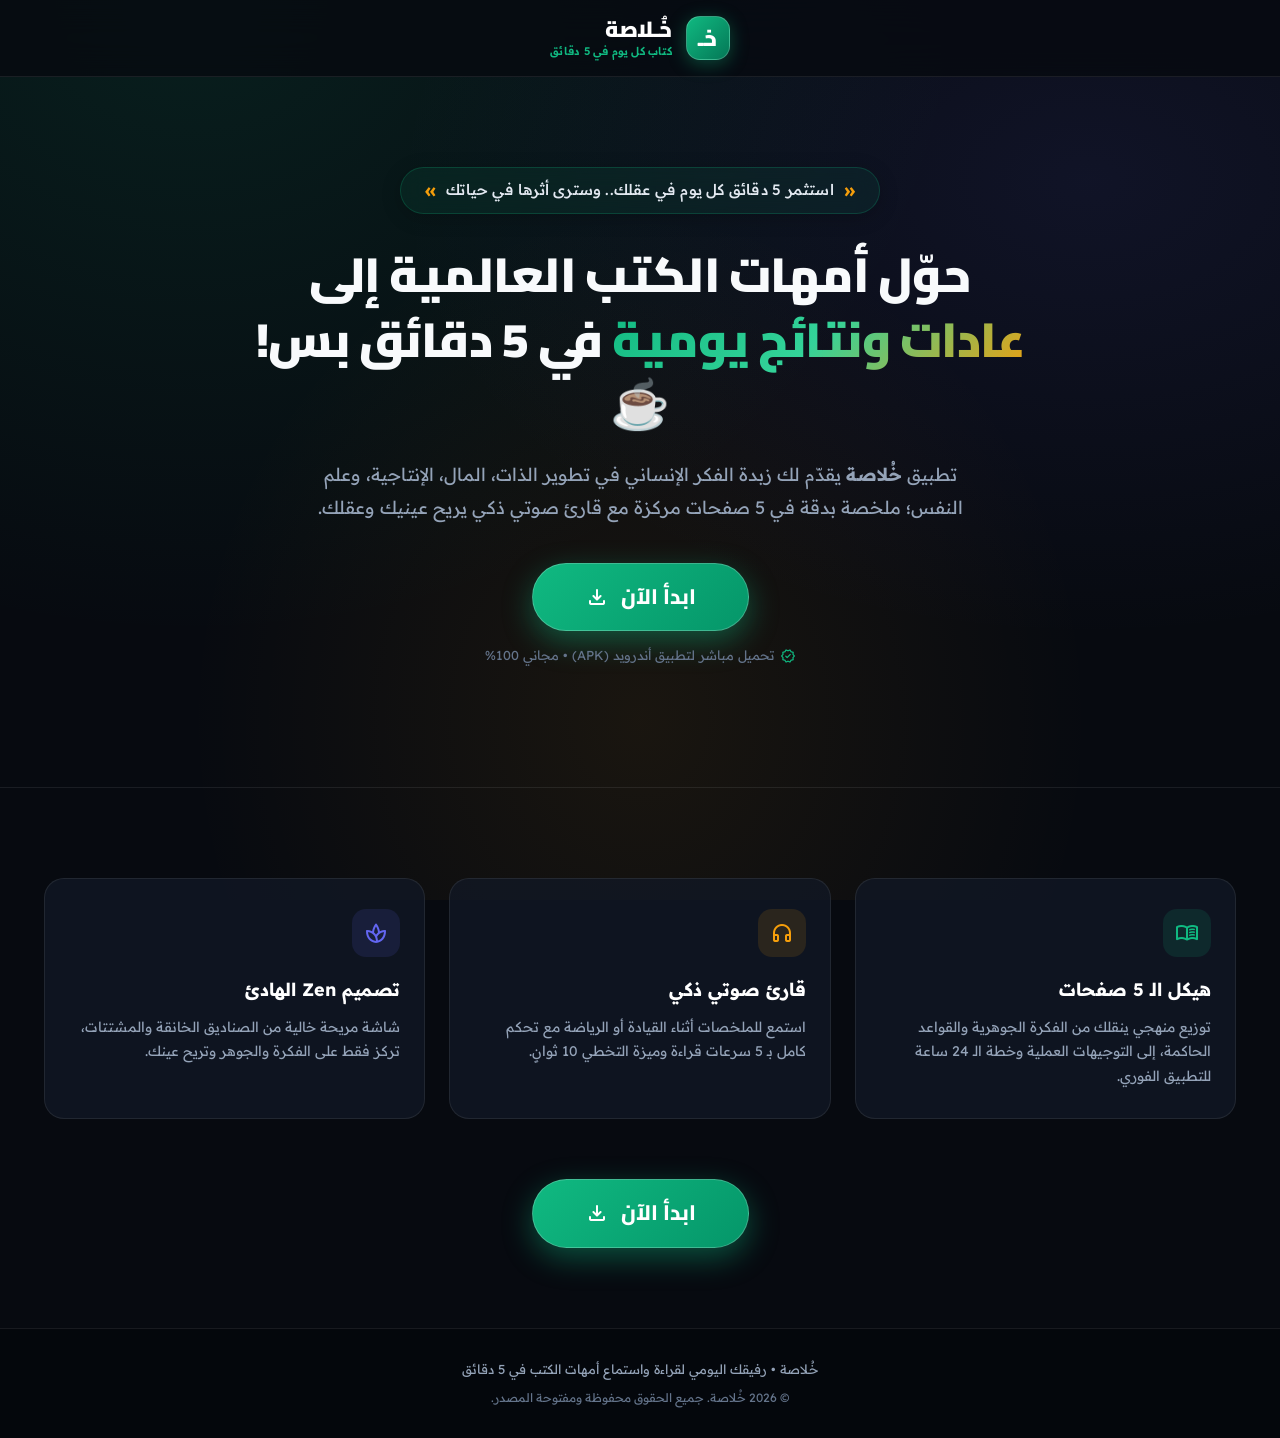
==== commit f0627b2d: "feat: ultra-clean minimal landing page with top quote and concise Start Now button" ====
--- a/index.html
+++ b/index.html
@@ -3,16 +3,15 @@
 <head>
   <meta charset="UTF-8">
   <meta name="viewport" content="width=device-width, initial-scale=1.0">
-  <title>خُـلاصة • رفيقك اليومي لقراءة أمهات الكتب في 5 دقائق</title>
+  <title>خُـلاصة • كتاب كل يوم في 5 دقائق</title>
   
   <!-- SEO & Social Sharing -->
   <meta name="description" content="تطبيق خُـلاصة: ملخصات مكثفة لأشهر أمهات الكتب العالمية في 5 صفحات تطبيقية مع قارئ صوتي ذكي بتصميم Zen الهادئ. متاح للتحميل المباشر بصيغة APK لأندرويد.">
-  <meta name="keywords" content="خلاصة, تحميل تطبيق خلاصة, ملخصات كتب, كتب صوتية, كتب عربية, تطوير الذات">
   <meta name="theme-color" content="#070a10">
   
   <meta property="og:type" content="website">
   <meta property="og:title" content="خُـلاصة • كتاب كل يوم في 5 دقائق">
-  <meta property="og:description" content="اقرأ واستمع لأقوى الكتب العالمية في 5 صفحات مركزة وقارئ صوتي متطور. حمل تطبيق أندرويد الآن.">
+  <meta property="og:description" content="اقرأ واستمع لأقوى الكتب العالمية في 5 صفحات مركزة وقارئ صوتي متطور.">
   <meta property="og:image" content="assets/icon-512.png">
   
   <!-- Favicons -->
@@ -23,7 +22,7 @@
   <!-- Google Fonts: Cairo & Readex Pro -->
   <link rel="preconnect" href="https://fonts.googleapis.com">
   <link rel="preconnect" href="https://fonts.gstatic.com" crossorigin>
-  <link href="https://fonts.googleapis.com/css2?family=Cairo:wght@400;600;700;800;900&family=Readex+Pro:wght@300;400;500;600;700&display=swap" rel="stylesheet">
+  <link href="https://fonts.googleapis.com/css2?family=Cairo:wght@600;700;800;900&family=Readex+Pro:wght@300;400;500;600;700&display=swap" rel="stylesheet">
   
   <!-- Google Material Symbols -->
   <link rel="stylesheet" href="https://fonts.googleapis.com/css2?family=Material+Symbols+Rounded:opsz,wght,FILL,GRAD@20..48,100..700,0..1,-50..200" />
@@ -32,138 +31,155 @@
   <link rel="stylesheet" href="landing.css">
   
   <style>
-    /* Minimal Custom Tweaks */
+    /* Ultra-Clean Minimal Zen Styles */
     .hero-centered {
       text-align: center;
       max-width: 820px;
-      margin: 60px auto 40px auto;
+      margin: 70px auto 60px auto;
       display: flex;
       flex-direction: column;
       align-items: center;
     }
     
+    .zen-quote {
+      display: inline-flex;
+      align-items: center;
+      gap: 10px;
+      padding: 10px 24px;
+      background: rgba(16, 185, 129, 0.08);
+      border: 1px solid rgba(16, 185, 129, 0.22);
+      border-radius: 99px;
+      color: #e2e8f0;
+      font-size: 15px;
+      font-weight: 500;
+      margin-bottom: 28px;
+      letter-spacing: 0.2px;
+      backdrop-filter: blur(12px);
+      box-shadow: 0 4px 20px rgba(0, 0, 0, 0.2);
+    }
+    
+    .zen-quote .quote-symbol {
+      color: var(--gold);
+      font-size: 20px;
+      font-weight: 900;
+      line-height: 1;
+    }
+    
     .hero-centered .hero-title {
-      font-size: 46px;
+      font-size: 48px;
       line-height: 1.35;
-      margin-bottom: 20px;
+      margin-bottom: 22px;
+      font-weight: 900;
+      letter-spacing: -0.5px;
     }
     
     .hero-centered .hero-description {
-      font-size: 17px;
+      font-size: 18px;
       color: var(--text-muted);
       line-height: 1.85;
-      margin-bottom: 36px;
-      max-width: 680px;
-    }
-    
-    .btn-download-hero {
+      margin-bottom: 38px;
+      max-width: 650px;
+    }
+    
+    .btn-start-now {
       display: inline-flex;
       align-items: center;
-      gap: 16px;
-      padding: 18px 36px;
+      justify-content: center;
+      gap: 12px;
+      padding: 16px 52px;
       background: linear-gradient(135deg, #10b981 0%, #059669 100%);
-      color: #fff;
+      color: #ffffff;
       text-decoration: none;
-      border-radius: 16px;
+      border-radius: 99px;
+      font-family: var(--font-brand);
       font-weight: 800;
-      font-size: 19px;
+      font-size: 21px;
       box-shadow: 0 10px 30px rgba(16, 185, 129, 0.4);
-      transition: all 0.3s ease;
-      border: 1px solid rgba(255, 255, 255, 0.2);
-    }
-    
-    .btn-download-hero:hover {
-      transform: translateY(-3px);
-      box-shadow: 0 16px 40px rgba(16, 185, 129, 0.55);
+      transition: all 0.3s cubic-bezier(0.4, 0, 0.2, 1);
+      border: 1px solid rgba(255, 255, 255, 0.22);
+      cursor: pointer;
+    }
+    
+    .btn-start-now:hover {
+      transform: translateY(-3px) scale(1.02);
+      box-shadow: 0 18px 45px rgba(16, 185, 129, 0.55);
       background: linear-gradient(135deg, #34d399 0%, #059669 100%);
     }
     
-    .btn-download-hero .material-symbols-rounded {
-      font-size: 32px;
-    }
-    
-    .download-meta-hint {
+    .btn-start-now .material-symbols-rounded {
+      font-size: 24px;
+      transition: transform 0.2s ease;
+    }
+    
+    .btn-start-now:hover .material-symbols-rounded {
+      transform: translateX(-4px);
+    }
+    
+    .download-subnote {
       margin-top: 14px;
-      font-size: 12.5px;
+      font-size: 13px;
       color: var(--text-dim);
       display: flex;
       align-items: center;
-      gap: 8px;
-    }
-
-    .pill-trust-row {
-      display: flex;
-      flex-wrap: wrap;
-      justify-content: center;
-      gap: 12px;
-      margin-top: 36px;
-    }
-    
-    .pill-trust-item {
-      display: flex;
-      align-items: center;
-      gap: 8px;
-      padding: 8px 18px;
-      background: rgba(255, 255, 255, 0.03);
-      border: 1px solid var(--border);
-      border-radius: 99px;
-      font-size: 13.5px;
-      color: var(--text-muted);
-    }
-    
-    .pill-trust-item .material-symbols-rounded {
-      font-size: 18px;
-      color: var(--primary);
-    }
-    
-    .install-steps-grid {
+      gap: 6px;
+    }
+
+    .minimal-features-grid {
       display: grid;
-      grid-template-columns: repeat(auto-fit, minmax(260px, 1fr));
-      gap: 20px;
-      margin-top: 32px;
-    }
-    
-    .install-step-card {
+      grid-template-columns: repeat(auto-fit, minmax(280px, 1fr));
+      gap: 24px;
+      margin-top: 50px;
+    }
+    
+    .minimal-card {
       background: var(--bg-card);
       border: 1px solid var(--border);
-      border-radius: 18px;
-      padding: 24px;
+      border-radius: 20px;
+      padding: 30px 24px;
       text-align: right;
-      position: relative;
-    }
-    
-    .install-step-number {
-      width: 36px;
-      height: 36px;
-      border-radius: 10px;
-      background: rgba(16, 185, 129, 0.15);
-      color: var(--primary);
+      transition: all 0.3s ease;
+    }
+    
+    .minimal-card:hover {
+      border-color: var(--border-active);
+      transform: translateY(-4px);
+      box-shadow: 0 12px 30px rgba(0, 0, 0, 0.3);
+    }
+    
+    .minimal-card-icon {
+      width: 48px;
+      height: 48px;
+      border-radius: 14px;
       display: flex;
       align-items: center;
       justify-content: center;
-      font-weight: 900;
-      font-size: 16px;
-      margin-bottom: 14px;
+      margin-bottom: 18px;
     }
     
     @media (max-width: 768px) {
+      .hero-centered {
+        margin-top: 40px;
+        margin-bottom: 40px;
+      }
       .hero-centered .hero-title {
         font-size: 32px;
       }
-      .btn-download-hero {
+      .hero-centered .hero-description {
+        font-size: 16px;
+      }
+      .btn-start-now {
         width: 100%;
-        justify-content: center;
-        padding: 16px 24px;
-        font-size: 17px;
+        padding: 16px 28px;
+        font-size: 19px;
       }
     }
   </style>
 </head>
 <body>
 
-  <!-- ================= NAVIGATION BAR ================= -->
-  <header class="navbar">
-    <div class="container nav-inner">
+  <!-- ================= MINIMAL BRAND HEADER ================= -->
+  <header class="navbar" style="border-bottom: 1px solid var(--border);">
+    <div class="container nav-inner" style="justify-content: center;">
       <a href="#" class="brand-logo-group">
         <div class="brand-badge-icon">خـ</div>
         <div>
@@ -171,233 +187,105 @@
           <div class="brand-tagline">كتاب كل يوم في 5 دقائق</div>
         </div>
       </a>
-
-      <ul class="nav-menu">
-        <li><a href="#features" class="nav-link">المميزات</a></li>
-        <li><a href="#philosophy" class="nav-link">منهجية الـ 5 صفحات</a></li>
-        <li><a href="#installation" class="nav-link">طريقة التثبيت</a></li>
-      </ul>
-
-      <div class="nav-cta-group">
-        <a href="khulasa.apk" class="btn btn-sm btn-primary" download title="تحميل ملف APK للأندرويد مباشرة">
-          <span class="material-symbols-rounded" style="font-size:19px;">android</span>
-          <span>تحميل التطبيق (APK)</span>
-        </a>
-      </div>
     </div>
   </header>
 
-  <!-- ================= HERO SECTION (MINIMAL) ================= -->
-  <section class="hero-section" style="padding-top: 40px; padding-bottom: 60px;">
+  <!-- ================= HERO SECTION ================= -->
+  <section class="hero-section" style="padding: 20px 0 60px 0;">
     <div class="container">
       <div class="hero-centered">
         
-        <div class="hero-badge-pill" style="margin-bottom: 20px;">
-          <span class="hero-badge-dot"></span>
-          <span>الإصدار الرسمي لتطبيق الأندرويد • 2026</span>
-        </div>
-
+        <!-- Top Quote (اقتباس بسيط في الأعلى) -->
+        <div class="zen-quote">
+          <span class="quote-symbol">«</span>
+          <span>استثمر 5 دقائق كل يوم في عقلك.. وسترى أثرها في حياتك</span>
+          <span class="quote-symbol">»</span>
+        </div>
+
+        <!-- Main Title -->
         <h1 class="hero-title">
           حوّل أمهات الكتب العالمية إلى <br>
           <span class="gradient-text">عادات ونتائج يومية</span> في 5 دقائق بس! ☕
         </h1>
 
+        <!-- Short Description (شرح فكرة التطبيق بطريقة مختصرة) -->
         <p class="hero-description">
-          تطبيق <strong>خُـلاصة</strong> يقدّم لك زبدة الفكر الإنساني في تطوير الذات، المال، الإنتاجية، وعلم النفس، مقسمة بدقة إلى 5 صفحات تطبيقية مركزة مع قارئ صوتي متطور وتصميم Zen مفتوح يريح عينيك وعقلك.
+          تطبيق <strong>خُـلاصة</strong> يقدّم لك زبدة الفكر الإنساني في تطوير الذات، المال، الإنتاجية، وعلم النفس؛ ملخصة بدقة في 5 صفحات مركزة مع قارئ صوتي ذكي يريح عينيك وعقلك.
         </p>
 
-        <!-- Direct Download Button -->
-        <a href="khulasa.apk" class="btn-download-hero" download>
-          <span class="material-symbols-rounded">android</span>
-          <div style="text-align: right;">
-            <div>تحميل تطبيق أندرويد مباشرة (APK)</div>
-            <div style="font-size: 12px; font-weight: 500; opacity: 0.85;">نسخة أصلية آمنة • حجم الملف 53MB • الإصدار 2.0</div>
+        <!-- Start Now Button (ابدأ الآن) -->
+        <a href="khulasa.apk" class="btn-start-now" download title="تحميل تطبيق خُـلاصة لأندرويد">
+          <span>ابدأ الآن</span>
+          <span class="material-symbols-rounded">download</span>
+        </a>
+
+        <div class="download-subnote">
+          <span class="material-symbols-rounded" style="font-size:16px; color:var(--primary);">verified</span>
+          <span>تحميل مباشر لتطبيق أندرويد (APK) • مجاني 100%</span>
+        </div>
+
+      </div>
+    </div>
+  </section>
+
+  <!-- ================= CORE HIGHLIGHTS (3 MINIMAL CARDS) ================= -->
+  <section style="padding: 40px 0 80px 0; border-top: 1px solid var(--border);">
+    <div class="container">
+      <div class="minimal-features-grid">
+        
+        <!-- Card 1 -->
+        <div class="minimal-card">
+          <div class="minimal-card-icon" style="background: rgba(16, 185, 129, 0.12); color: var(--primary);">
+            <span class="material-symbols-rounded">menu_book</span>
           </div>
+          <h3 style="font-size: 18px; font-weight: 800; color: #fff; margin-bottom: 10px;">هيكل الـ 5 صفحات</h3>
+          <p style="font-size: 14px; color: var(--text-muted); line-height: 1.75;">
+            توزيع منهجي ينقلك من الفكرة الجوهرية والقواعد الحاكمة، إلى التوجيهات العملية وخطة الـ 24 ساعة للتطبيق الفوري.
+          </p>
+        </div>
+
+        <!-- Card 2 -->
+        <div class="minimal-card">
+          <div class="minimal-card-icon" style="background: rgba(245, 158, 11, 0.12); color: var(--gold);">
+            <span class="material-symbols-rounded">headphones</span>
+          </div>
+          <h3 style="font-size: 18px; font-weight: 800; color: #fff; margin-bottom: 10px;">قارئ صوتي ذكي</h3>
+          <p style="font-size: 14px; color: var(--text-muted); line-height: 1.75;">
+            استمع للملخصات أثناء القيادة أو الرياضة مع تحكم كامل بـ 5 سرعات قراءة وميزة التخطي 10 ثوانٍ.
+          </p>
+        </div>
+
+        <!-- Card 3 -->
+        <div class="minimal-card">
+          <div class="minimal-card-icon" style="background: rgba(99, 102, 241, 0.12); color: var(--accent);">
+            <span class="material-symbols-rounded">spa</span>
+          </div>
+          <h3 style="font-size: 18px; font-weight: 800; color: #fff; margin-bottom: 10px;">تصميم Zen الهادئ</h3>
+          <p style="font-size: 14px; color: var(--text-muted); line-height: 1.75;">
+            شاشة مريحة خالية من الصناديق الخانقة والمشتتات، تركز فقط على الفكرة والجوهر وتريح عينك.
+          </p>
+        </div>
+
+      </div>
+
+      <!-- Bottom Minimal CTA -->
+      <div style="text-align: center; margin-top: 60px;">
+        <a href="khulasa.apk" class="btn-start-now" download>
+          <span>ابدأ الآن</span>
+          <span class="material-symbols-rounded">download</span>
         </a>
-
-        <div class="download-meta-hint">
-          <span class="material-symbols-rounded" style="font-size:16px; color:var(--primary);">verified</span>
-          <span>تحميل مجاني 100% بدون إعلانات مزعجة وبدون اشتراكات</span>
-        </div>
-
-        <!-- Trust Badges -->
-        <div class="pill-trust-row">
-          <div class="pill-trust-item">
-            <span class="material-symbols-rounded">menu_book</span>
-            <span>60+ كتاب معتمد</span>
-          </div>
-          <div class="pill-trust-item">
-            <span class="material-symbols-rounded">timer</span>
-            <span>5 دقائق لكل ملخص</span>
-          </div>
-          <div class="pill-trust-item">
-            <span class="material-symbols-rounded">headphones</span>
-            <span>قارئ صوتي بـ 5 سرعات</span>
-          </div>
-          <div class="pill-trust-item">
-            <span class="material-symbols-rounded">wifi_off</span>
-            <span>يعمل بدون إنترنت</span>
-          </div>
-        </div>
-
       </div>
     </div>
   </section>
 
-  <!-- ================= CORE FEATURES (MINIMAL) ================= -->
-  <section class="features-section" id="features" style="padding: 70px 0; border-top: 1px solid var(--border);">
+  <!-- ================= MINIMAL FOOTER ================= -->
+  <footer class="footer" style="border-top: 1px solid var(--border); padding: 30px 0; text-align: center;">
     <div class="container">
-      <div class="section-header-center">
-        <span class="section-tag">لماذا خُـلاصة؟</span>
-        <h2 class="section-heading">مصمم ليكون رفيقك الدائم لبناء الوعي والنجاح</h2>
-        <p class="section-subtext">تخلصنا من حشو الصفحات الزائد، واحتفظنا بالجوهر الذي يغير طريقة تفكيرك وعملك بالفعل.</p>
-      </div>
-
-      <div class="features-grid" style="grid-template-columns: repeat(auto-fit, minmax(320px, 1fr));">
-        <!-- Feature 1 -->
-        <div class="feature-card">
-          <div class="feature-icon-box emerald">
-            <span class="material-symbols-rounded">psychology_alt</span>
-          </div>
-          <h3 class="feature-card-title">تصميم Zen وسؤال اليوم</h3>
-          <p class="feature-card-desc">
-            شاشة رئيسية مفتوحة تتنفس بحرية بدون تعقيد. تبدأ يومك بسؤال نابع من معضلة الكتاب يوجه عقلك للحلول العملية.
-          </p>
-        </div>
-
-        <!-- Feature 2 -->
-        <div class="feature-card">
-          <div class="feature-icon-box gold">
-            <span class="material-symbols-rounded">graphic_eq</span>
-          </div>
-          <h3 class="feature-card-title">قارئ صوتي ذكي فائق التحكم</h3>
-          <p class="feature-card-desc">
-            استمع أثناء القيادة أو ممارسة الرياضة. قراءة صوتية مجزأة فقرة بفقرة، مع 5 سرعات (0.75x حتى 2.0x) وأزرار تخطي 10 ثوانٍ.
-          </p>
-        </div>
-
-        <!-- Feature 3 -->
-        <div class="feature-card">
-          <div class="feature-icon-box accent">
-            <span class="material-symbols-rounded">photo_camera</span>
-          </div>
-          <h3 class="feature-card-title">صانع بطاقات الاقتباسات</h3>
-          <p class="feature-card-desc">
-            أعجبك اقتباس أو حكمة؟ بضغطة زر واحدة حوّله إلى بطاقة فنية أنيقة وجاهزة للمشاركة المباشرة على وسائل التواصل.
-          </p>
-        </div>
-      </div>
-    </div>
-  </section>
-
-  <!-- ================= THE 5-PAGE PHILOSOPHY ================= -->
-  <section class="philosophy-section" id="philosophy" style="padding: 70px 0; background: rgba(14, 20, 32, 0.4); border-top: 1px solid var(--border);">
-    <div class="container">
-      <div class="section-header-center">
-        <span class="section-tag">منهجية القراءة</span>
-        <h2 class="section-heading">هيكل الـ 5 صفحات لكل كتاب</h2>
-        <p class="section-subtext">خريطة معرفية محكمة تنقلك من الفكرة النظرية إلى التطبيق الواقعي في 5 صفحات فقط.</p>
-      </div>
-
-      <div class="pages-stepper-grid">
-        <div class="stepper-card">
-          <div class="step-num-badge">1</div>
-          <h4 class="step-card-title">الفكرة الجوهرية</h4>
-          <p class="step-card-desc">سؤال الصدمة المعرفية والأطروحة الكبرى والتحول الفكري قبل وبعد القراءة.</p>
-        </div>
-
-        <div class="stepper-card">
-          <div class="step-num-badge">2</div>
-          <h4 class="step-card-title">القواعد الأربع الحاكمة</h4>
-          <p class="step-card-desc">أعمدة الكتاب الأساسية والقوانين المحورية التي يقوم عليها الموضوع.</p>
-        </div>
-
-        <div class="stepper-card">
-          <div class="step-num-badge">3</div>
-          <h4 class="step-card-title">التوجيهات والتحذيرات</h4>
-          <p class="step-card-desc">خطوات تطبيقية للممارسة مع تحذير من الفخاخ والأخطاء الشائعة.</p>
-        </div>
-
-        <div class="stepper-card">
-          <div class="step-num-badge">4</div>
-          <h4 class="step-card-title">درر الاقتباسات</h4>
-          <p class="step-card-desc">جواهر العبارات المنتقاة بعناية والجاهزة للتأمل والتحويل لبطاقات.</p>
-        </div>
-
-        <div class="stepper-card">
-          <div class="step-num-badge">5</div>
-          <h4 class="step-card-title">خطة الـ 24 ساعة</h4>
-          <p class="step-card-desc">مهمة عملية واحدة واضحة ومحددة تبدأ في تنفيذها اليوم فور انتهائك.</p>
-        </div>
-      </div>
-    </div>
-  </section>
-
-  <!-- ================= INSTALLATION GUIDE ================= -->
-  <section class="features-section" id="installation" style="padding: 70px 0; border-top: 1px solid var(--border);">
-    <div class="container">
-      <div class="section-header-center">
-        <span class="section-tag">طريقة التثبيت السريعة</span>
-        <h2 class="section-heading">تثبيت التطبيق على هاتفك في 3 خطوات بسيطة</h2>
-      </div>
-
-      <div class="install-steps-grid">
-        <div class="install-step-card">
-          <div class="install-step-number">1</div>
-          <h4 style="font-size:16px; font-weight:800; margin-bottom:8px; color:#fff;">تحميل ملف APK</h4>
-          <p style="font-size:13.5px; color:var(--text-muted); line-height:1.7;">
-            اضغط على زر "تحميل تطبيق أندرويد" أعلاه لتحميل ملف <strong>khulasa.apk</strong> مباشرة إلى جهازك.
-          </p>
-        </div>
-
-        <div class="install-step-card">
-          <div class="install-step-number">2</div>
-          <h4 style="font-size:16px; font-weight:800; margin-bottom:8px; color:#fff;">فتح ملف التثبيت</h4>
-          <p style="font-size:13.5px; color:var(--text-muted); line-height:1.7;">
-            بعد اكتمال التنزيل، افتح الملف من شريط الإشعارات أو مجلد التنزيلات (Downloads) واضغط "تثبيت".
-          </p>
-        </div>
-
-        <div class="install-step-card">
-          <div class="install-step-number">3</div>
-          <h4 style="font-size:16px; font-weight:800; margin-bottom:8px; color:#fff;">السماح والبدء فوراً</h4>
-          <p style="font-size:13.5px; color:var(--text-muted); line-height:1.7;">
-            إذا طلب هاتفك الإذن لتثبيت التطبيقات من هذا المصدر، اختر "سماح" وستبدأ رحلتك المعرفية على الفور!
-          </p>
-        </div>
-      </div>
-    </div>
-  </section>
-
-  <!-- ================= FINAL DOWNLOAD CTA ================= -->
-  <section class="cta-banner-section" style="padding: 60px 0;">
-    <div class="container">
-      <div class="cta-box" style="text-align: center;">
-        <h2>جاهز تبدأ عادة القراءة اليومية في 5 دقائق بس؟</h2>
-        <p>لا تدع المشتتات تسرق وقتك الثمين. حمل التطبيق الآن واستثمر 5 دقائق من يومك في بناء عقلك ومستقبلك.</p>
-        
-        <div style="margin-top: 28px;">
-          <a href="khulasa.apk" class="btn-download-hero" download>
-            <span class="material-symbols-rounded">android</span>
-            <span style="font-size:18px;">تحميل تطبيق أندرويد (khulasa.apk)</span>
-          </a>
-        </div>
-      </div>
-    </div>
-  </section>
-
-  <!-- ================= MINIMAL FOOTER ================= -->
-  <footer class="footer" style="border-top: 1px solid var(--border); padding: 36px 0;">
-    <div class="container" style="text-align: center;">
-      <div class="brand-logo-group" style="justify-content: center; margin-bottom: 12px;">
-        <div class="brand-badge-icon" style="width:36px; height:36px; font-size:18px;">خـ</div>
-        <div class="brand-name" style="font-size:19px;">خُـلاصة</div>
-      </div>
-      <p style="font-size: 13px; color: var(--text-muted); margin-bottom: 16px;">
-        رفيقك اليومي لقراءة واستماع أمهات الكتب في 5 دقائق بتصميم Zen الهادئ.
-      </p>
+      <div style="font-size: 13px; color: var(--text-muted); margin-bottom: 8px;">
+        خُـلاصة • رفيقك اليومي لقراءة واستماع أمهات الكتب في 5 دقائق
+      </div>
       <div style="font-size: 12px; color: var(--text-dim);">
-        © 2026 خُـلاصة (Khulasa). جميع الحقوق محفوظة ومفتوحة المصدر.
+        © 2026 خُـلاصة. جميع الحقوق محفوظة ومفتوحة المصدر.
       </div>
     </div>
   </footer>
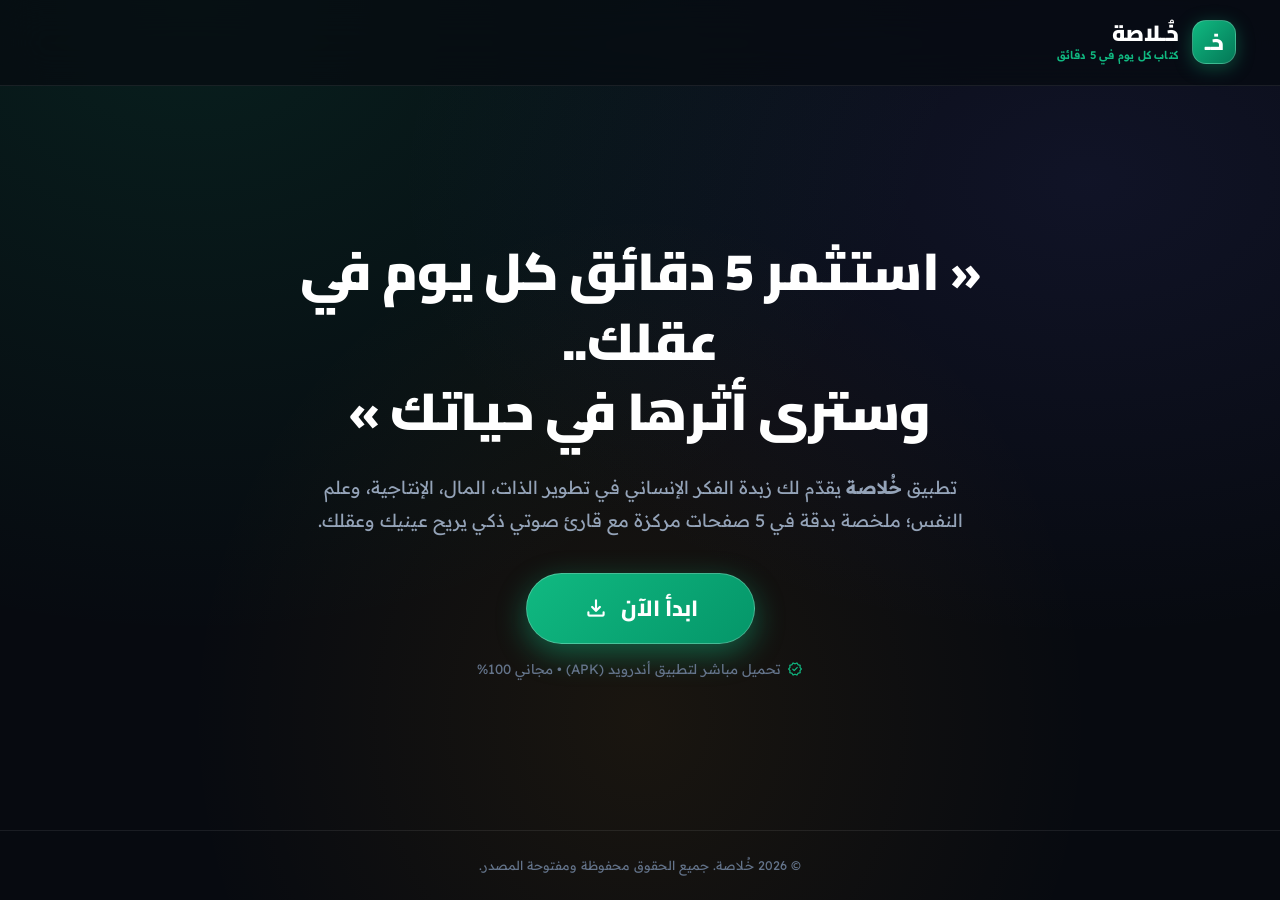
==== commit 8de313d8: "feat: single-screen landing page with big quote headline and logo aligned to right" ====
--- a/index.html
+++ b/index.html
@@ -3,14 +3,14 @@
 <head>
   <meta charset="UTF-8">
   <meta name="viewport" content="width=device-width, initial-scale=1.0">
-  <title>خُـلاصة • كتاب كل يوم في 5 دقائق</title>
+  <title>خُـلاصة • استثمر 5 دقائق في عقلك</title>
   
   <!-- SEO & Social Sharing -->
   <meta name="description" content="تطبيق خُـلاصة: ملخصات مكثفة لأشهر أمهات الكتب العالمية في 5 صفحات تطبيقية مع قارئ صوتي ذكي بتصميم Zen الهادئ. متاح للتحميل المباشر بصيغة APK لأندرويد.">
   <meta name="theme-color" content="#070a10">
   
   <meta property="og:type" content="website">
-  <meta property="og:title" content="خُـلاصة • كتاب كل يوم في 5 دقائق">
+  <meta property="og:title" content="خُـلاصة • استثمر 5 دقائق في عقلك">
   <meta property="og:description" content="اقرأ واستمع لأقوى الكتب العالمية في 5 صفحات مركزة وقارئ صوتي متطور.">
   <meta property="og:image" content="assets/icon-512.png">
   
@@ -22,7 +22,7 @@
   <!-- Google Fonts: Cairo & Readex Pro -->
   <link rel="preconnect" href="https://fonts.googleapis.com">
   <link rel="preconnect" href="https://fonts.gstatic.com" crossorigin>
-  <link href="https://fonts.googleapis.com/css2?family=Cairo:wght@600;700;800;900&family=Readex+Pro:wght@300;400;500;600;700&display=swap" rel="stylesheet">
+  <link href="https://fonts.googleapis.com/css2?family=Cairo:wght@700;800;900&family=Readex+Pro:wght@300;400;500;600;700&display=swap" rel="stylesheet">
   
   <!-- Google Material Symbols -->
   <link rel="stylesheet" href="https://fonts.googleapis.com/css2?family=Material+Symbols+Rounded:opsz,wght,FILL,GRAD@20..48,100..700,0..1,-50..200" />
@@ -31,54 +31,73 @@
   <link rel="stylesheet" href="landing.css">
   
   <style>
-    /* Ultra-Clean Minimal Zen Styles */
-    .hero-centered {
+    /* Fullscreen Zen Minimal Landing Page */
+    html, body {
+      height: 100%;
+      margin: 0;
+      padding: 0;
+      overflow-x: hidden;
+    }
+    
+    .page-wrapper {
+      min-height: 100vh;
+      display: flex;
+      flex-direction: column;
+      justify-content: space-between;
+      position: relative;
+    }
+    
+    /* Navbar with Logo on Right */
+    .navbar-minimal {
+      width: 100%;
+      padding: 20px 0;
+      border-bottom: 1px solid var(--border);
+      backdrop-filter: blur(20px);
+      -webkit-backdrop-filter: blur(20px);
+      background: rgba(7, 10, 16, 0.7);
+    }
+    
+    .nav-inner-right {
+      display: flex;
+      align-items: center;
+      justify-content: flex-start; /* Aligns to right in RTL */
+    }
+    
+    .hero-container {
+      flex: 1;
+      display: flex;
+      align-items: center;
+      justify-content: center;
+      padding: 40px 20px;
+    }
+    
+    .hero-content {
       text-align: center;
       max-width: 820px;
-      margin: 70px auto 60px auto;
+      margin: 0 auto;
       display: flex;
       flex-direction: column;
       align-items: center;
     }
     
-    .zen-quote {
-      display: inline-flex;
-      align-items: center;
-      gap: 10px;
-      padding: 10px 24px;
-      background: rgba(16, 185, 129, 0.08);
-      border: 1px solid rgba(16, 185, 129, 0.22);
-      border-radius: 99px;
-      color: #e2e8f0;
-      font-size: 15px;
-      font-weight: 500;
-      margin-bottom: 28px;
-      letter-spacing: 0.2px;
-      backdrop-filter: blur(12px);
-      box-shadow: 0 4px 20px rgba(0, 0, 0, 0.2);
-    }
-    
-    .zen-quote .quote-symbol {
-      color: var(--gold);
-      font-size: 20px;
+    /* Big Quote as the Headline */
+    .hero-quote-title {
+      font-size: 52px;
+      line-height: 1.35;
       font-weight: 900;
-      line-height: 1;
-    }
-    
-    .hero-centered .hero-title {
-      font-size: 48px;
-      line-height: 1.35;
-      margin-bottom: 22px;
-      font-weight: 900;
+      color: #ffffff;
+      margin-bottom: 24px;
       letter-spacing: -0.5px;
-    }
-    
-    .hero-centered .hero-description {
+      font-family: var(--font-brand);
+    }
+    
+    .hero-description {
       font-size: 18px;
       color: var(--text-muted);
       line-height: 1.85;
-      margin-bottom: 38px;
-      max-width: 650px;
+      margin-bottom: 36px;
+      max-width: 660px;
+      font-weight: 400;
     }
     
     .btn-start-now {
@@ -86,209 +105,124 @@
       align-items: center;
       justify-content: center;
       gap: 12px;
-      padding: 16px 52px;
+      padding: 16px 56px;
       background: linear-gradient(135deg, #10b981 0%, #059669 100%);
       color: #ffffff;
       text-decoration: none;
       border-radius: 99px;
       font-family: var(--font-brand);
       font-weight: 800;
-      font-size: 21px;
-      box-shadow: 0 10px 30px rgba(16, 185, 129, 0.4);
+      font-size: 22px;
+      box-shadow: 0 10px 30px rgba(16, 185, 129, 0.45);
       transition: all 0.3s cubic-bezier(0.4, 0, 0.2, 1);
-      border: 1px solid rgba(255, 255, 255, 0.22);
+      border: 1px solid rgba(255, 255, 255, 0.25);
       cursor: pointer;
     }
     
     .btn-start-now:hover {
       transform: translateY(-3px) scale(1.02);
-      box-shadow: 0 18px 45px rgba(16, 185, 129, 0.55);
+      box-shadow: 0 18px 45px rgba(16, 185, 129, 0.6);
       background: linear-gradient(135deg, #34d399 0%, #059669 100%);
     }
     
     .btn-start-now .material-symbols-rounded {
-      font-size: 24px;
+      font-size: 26px;
       transition: transform 0.2s ease;
     }
     
     .btn-start-now:hover .material-symbols-rounded {
-      transform: translateX(-4px);
+      transform: translateY(2px);
     }
     
     .download-subnote {
       margin-top: 14px;
-      font-size: 13px;
+      font-size: 13.5px;
       color: var(--text-dim);
       display: flex;
       align-items: center;
       gap: 6px;
     }
-
-    .minimal-features-grid {
-      display: grid;
-      grid-template-columns: repeat(auto-fit, minmax(280px, 1fr));
-      gap: 24px;
-      margin-top: 50px;
-    }
-    
-    .minimal-card {
-      background: var(--bg-card);
-      border: 1px solid var(--border);
-      border-radius: 20px;
-      padding: 30px 24px;
-      text-align: right;
-      transition: all 0.3s ease;
-    }
-    
-    .minimal-card:hover {
-      border-color: var(--border-active);
-      transform: translateY(-4px);
-      box-shadow: 0 12px 30px rgba(0, 0, 0, 0.3);
-    }
-    
-    .minimal-card-icon {
-      width: 48px;
-      height: 48px;
-      border-radius: 14px;
-      display: flex;
-      align-items: center;
-      justify-content: center;
-      margin-bottom: 18px;
+    
+    .footer-minimal {
+      padding: 24px 0;
+      border-top: 1px solid var(--border);
+      text-align: center;
+      font-size: 12.5px;
+      color: var(--text-dim);
     }
     
     @media (max-width: 768px) {
-      .hero-centered {
-        margin-top: 40px;
-        margin-bottom: 40px;
+      .hero-quote-title {
+        font-size: 34px;
       }
-      .hero-centered .hero-title {
-        font-size: 32px;
-      }
-      .hero-centered .hero-description {
+      .hero-description {
         font-size: 16px;
+        padding: 0 10px;
       }
       .btn-start-now {
         width: 100%;
-        padding: 16px 28px;
-        font-size: 19px;
+        max-width: 320px;
+        padding: 16px 24px;
+        font-size: 20px;
       }
     }
   </style>
 </head>
 <body>
 
-  <!-- ================= MINIMAL BRAND HEADER ================= -->
-  <header class="navbar" style="border-bottom: 1px solid var(--border);">
-    <div class="container nav-inner" style="justify-content: center;">
-      <a href="#" class="brand-logo-group">
-        <div class="brand-badge-icon">خـ</div>
-        <div>
-          <div class="brand-name">خُـلاصة</div>
-          <div class="brand-tagline">كتاب كل يوم في 5 دقائق</div>
-        </div>
-      </a>
-    </div>
-  </header>
-
-  <!-- ================= HERO SECTION ================= -->
-  <section class="hero-section" style="padding: 20px 0 60px 0;">
-    <div class="container">
-      <div class="hero-centered">
+  <div class="page-wrapper">
+    
+    <!-- ================= NAVBAR (LOGO ON RIGHT) ================= -->
+    <header class="navbar-minimal">
+      <div class="container nav-inner-right">
+        <a href="#" class="brand-logo-group">
+          <div class="brand-badge-icon">خـ</div>
+          <div>
+            <div class="brand-name">خُـلاصة</div>
+            <div class="brand-tagline">كتاب كل يوم في 5 دقائق</div>
+          </div>
+        </a>
+      </div>
+    </header>
+
+    <!-- ================= HERO SECTION (ONLY THIS IN THE PAGE) ================= -->
+    <main class="hero-container">
+      <div class="hero-content">
         
-        <!-- Top Quote (اقتباس بسيط في الأعلى) -->
-        <div class="zen-quote">
-          <span class="quote-symbol">«</span>
-          <span>استثمر 5 دقائق كل يوم في عقلك.. وسترى أثرها في حياتك</span>
-          <span class="quote-symbol">»</span>
-        </div>
-
-        <!-- Main Title -->
-        <h1 class="hero-title">
-          حوّل أمهات الكتب العالمية إلى <br>
-          <span class="gradient-text">عادات ونتائج يومية</span> في 5 دقائق بس! ☕
+        <!-- Big Quote as Headline (الاقتباس بخط كبير مكان جملة أمهات الكتب) -->
+        <h1 class="hero-quote-title">
+          « استثمر 5 دقائق كل يوم في عقلك.. <br>
+          <span class="gradient-text">وسترى أثرها في حياتك</span> »
         </h1>
 
-        <!-- Short Description (شرح فكرة التطبيق بطريقة مختصرة) -->
+        <!-- Concise Description (شرح فكرة التطبيق باختصار) -->
         <p class="hero-description">
           تطبيق <strong>خُـلاصة</strong> يقدّم لك زبدة الفكر الإنساني في تطوير الذات، المال، الإنتاجية، وعلم النفس؛ ملخصة بدقة في 5 صفحات مركزة مع قارئ صوتي ذكي يريح عينيك وعقلك.
         </p>
 
         <!-- Start Now Button (ابدأ الآن) -->
-        <a href="khulasa.apk" class="btn-start-now" download title="تحميل تطبيق خُـلاصة لأندرويد">
+        <a href="khulasa.apk" class="btn-start-now" download title="تحميل تطبيق خُـلاصة">
           <span>ابدأ الآن</span>
           <span class="material-symbols-rounded">download</span>
         </a>
 
+        <!-- Subtext Hint -->
         <div class="download-subnote">
           <span class="material-symbols-rounded" style="font-size:16px; color:var(--primary);">verified</span>
           <span>تحميل مباشر لتطبيق أندرويد (APK) • مجاني 100%</span>
         </div>
 
       </div>
-    </div>
-  </section>
-
-  <!-- ================= CORE HIGHLIGHTS (3 MINIMAL CARDS) ================= -->
-  <section style="padding: 40px 0 80px 0; border-top: 1px solid var(--border);">
-    <div class="container">
-      <div class="minimal-features-grid">
-        
-        <!-- Card 1 -->
-        <div class="minimal-card">
-          <div class="minimal-card-icon" style="background: rgba(16, 185, 129, 0.12); color: var(--primary);">
-            <span class="material-symbols-rounded">menu_book</span>
-          </div>
-          <h3 style="font-size: 18px; font-weight: 800; color: #fff; margin-bottom: 10px;">هيكل الـ 5 صفحات</h3>
-          <p style="font-size: 14px; color: var(--text-muted); line-height: 1.75;">
-            توزيع منهجي ينقلك من الفكرة الجوهرية والقواعد الحاكمة، إلى التوجيهات العملية وخطة الـ 24 ساعة للتطبيق الفوري.
-          </p>
-        </div>
-
-        <!-- Card 2 -->
-        <div class="minimal-card">
-          <div class="minimal-card-icon" style="background: rgba(245, 158, 11, 0.12); color: var(--gold);">
-            <span class="material-symbols-rounded">headphones</span>
-          </div>
-          <h3 style="font-size: 18px; font-weight: 800; color: #fff; margin-bottom: 10px;">قارئ صوتي ذكي</h3>
-          <p style="font-size: 14px; color: var(--text-muted); line-height: 1.75;">
-            استمع للملخصات أثناء القيادة أو الرياضة مع تحكم كامل بـ 5 سرعات قراءة وميزة التخطي 10 ثوانٍ.
-          </p>
-        </div>
-
-        <!-- Card 3 -->
-        <div class="minimal-card">
-          <div class="minimal-card-icon" style="background: rgba(99, 102, 241, 0.12); color: var(--accent);">
-            <span class="material-symbols-rounded">spa</span>
-          </div>
-          <h3 style="font-size: 18px; font-weight: 800; color: #fff; margin-bottom: 10px;">تصميم Zen الهادئ</h3>
-          <p style="font-size: 14px; color: var(--text-muted); line-height: 1.75;">
-            شاشة مريحة خالية من الصناديق الخانقة والمشتتات، تركز فقط على الفكرة والجوهر وتريح عينك.
-          </p>
-        </div>
-
-      </div>
-
-      <!-- Bottom Minimal CTA -->
-      <div style="text-align: center; margin-top: 60px;">
-        <a href="khulasa.apk" class="btn-start-now" download>
-          <span>ابدأ الآن</span>
-          <span class="material-symbols-rounded">download</span>
-        </a>
-      </div>
-    </div>
-  </section>
-
-  <!-- ================= MINIMAL FOOTER ================= -->
-  <footer class="footer" style="border-top: 1px solid var(--border); padding: 30px 0; text-align: center;">
-    <div class="container">
-      <div style="font-size: 13px; color: var(--text-muted); margin-bottom: 8px;">
-        خُـلاصة • رفيقك اليومي لقراءة واستماع أمهات الكتب في 5 دقائق
-      </div>
-      <div style="font-size: 12px; color: var(--text-dim);">
+    </main>
+
+    <!-- ================= MINIMAL FOOTER ================= -->
+    <footer class="footer-minimal">
+      <div class="container">
         © 2026 خُـلاصة. جميع الحقوق محفوظة ومفتوحة المصدر.
       </div>
-    </div>
-  </footer>
+    </footer>
+
+  </div>
 
 </body>
 </html>
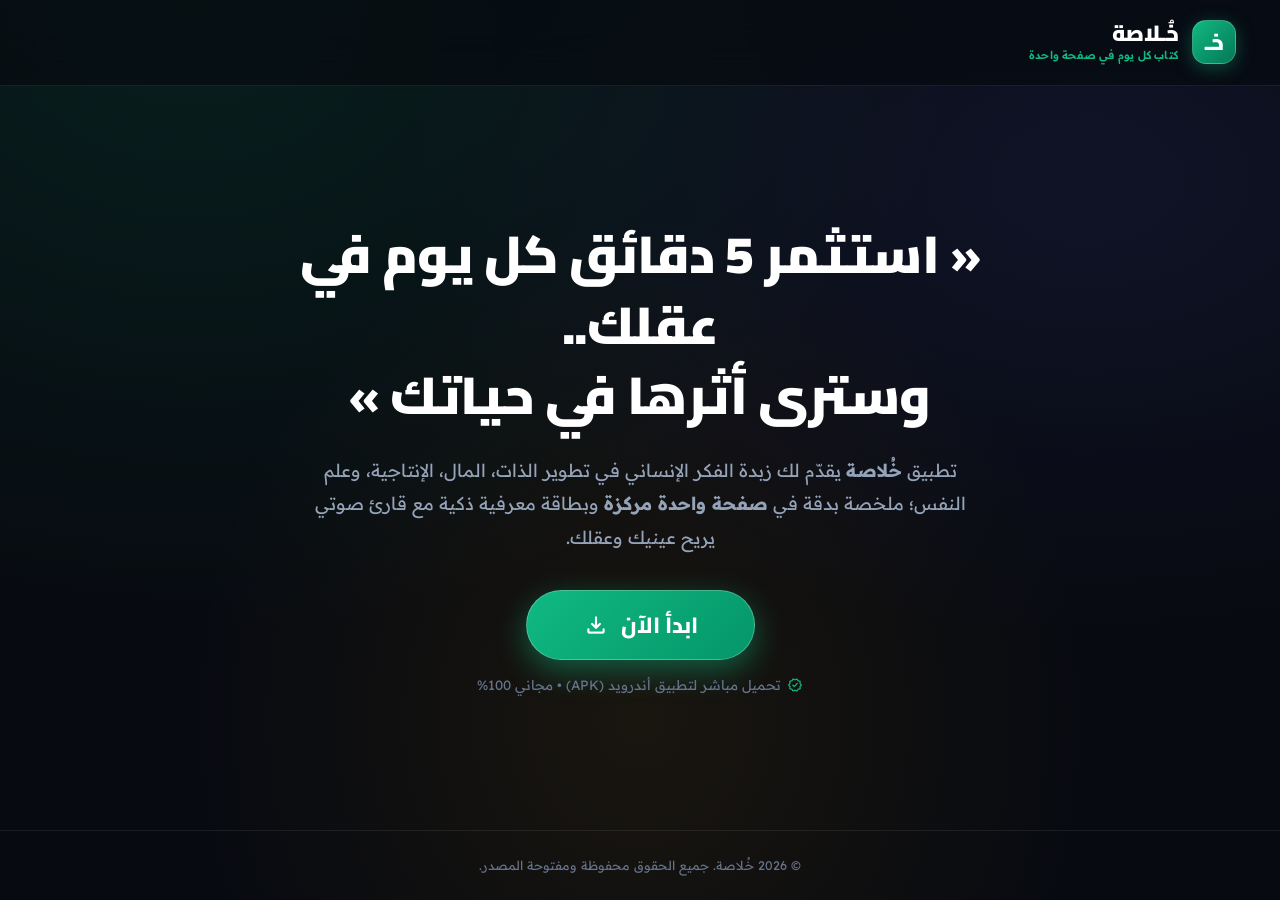
==== commit ab44d141: "Update landing page messaging to single-page smart card summary" ====
--- a/index.html
+++ b/index.html
@@ -6,12 +6,12 @@
   <title>خُـلاصة • استثمر 5 دقائق في عقلك</title>
   
   <!-- SEO & Social Sharing -->
-  <meta name="description" content="تطبيق خُـلاصة: ملخصات مكثفة لأشهر أمهات الكتب العالمية في 5 صفحات تطبيقية مع قارئ صوتي ذكي بتصميم Zen الهادئ. متاح للتحميل المباشر بصيغة APK لأندرويد.">
+  <meta name="description" content="تطبيق خُـلاصة: ملخصات مكثفة لأشهر أمهات الكتب العالمية في صفحة واحدة مركزة مع قارئ صوتي ذكي بتصميم Zen الهادئ. متاح للتحميل المباشر بصيغة APK لأندرويد.">
   <meta name="theme-color" content="#070a10">
   
   <meta property="og:type" content="website">
   <meta property="og:title" content="خُـلاصة • استثمر 5 دقائق في عقلك">
-  <meta property="og:description" content="اقرأ واستمع لأقوى الكتب العالمية في 5 صفحات مركزة وقارئ صوتي متطور.">
+  <meta property="og:description" content="اقرأ واستمع لأقوى الكتب العالمية في صفحة واحدة مركزة وبطاقة معرفية ذكية مع قارئ صوتي متطور.">
   <meta property="og:image" content="assets/icon-512.png">
   
   <!-- Favicons -->
@@ -179,7 +179,7 @@
           <div class="brand-badge-icon">خـ</div>
           <div>
             <div class="brand-name">خُـلاصة</div>
-            <div class="brand-tagline">كتاب كل يوم في 5 دقائق</div>
+            <div class="brand-tagline">كتاب كل يوم في صفحة واحدة</div>
           </div>
         </a>
       </div>
@@ -197,7 +197,7 @@
 
         <!-- Concise Description (شرح فكرة التطبيق باختصار) -->
         <p class="hero-description">
-          تطبيق <strong>خُـلاصة</strong> يقدّم لك زبدة الفكر الإنساني في تطوير الذات، المال، الإنتاجية، وعلم النفس؛ ملخصة بدقة في 5 صفحات مركزة مع قارئ صوتي ذكي يريح عينيك وعقلك.
+          تطبيق <strong>خُـلاصة</strong> يقدّم لك زبدة الفكر الإنساني في تطوير الذات، المال، الإنتاجية، وعلم النفس؛ ملخصة بدقة في <strong>صفحة واحدة مركزة</strong> وبطاقة معرفية ذكية مع قارئ صوتي يريح عينيك وعقلك.
         </p>
 
         <!-- Start Now Button (ابدأ الآن) -->
